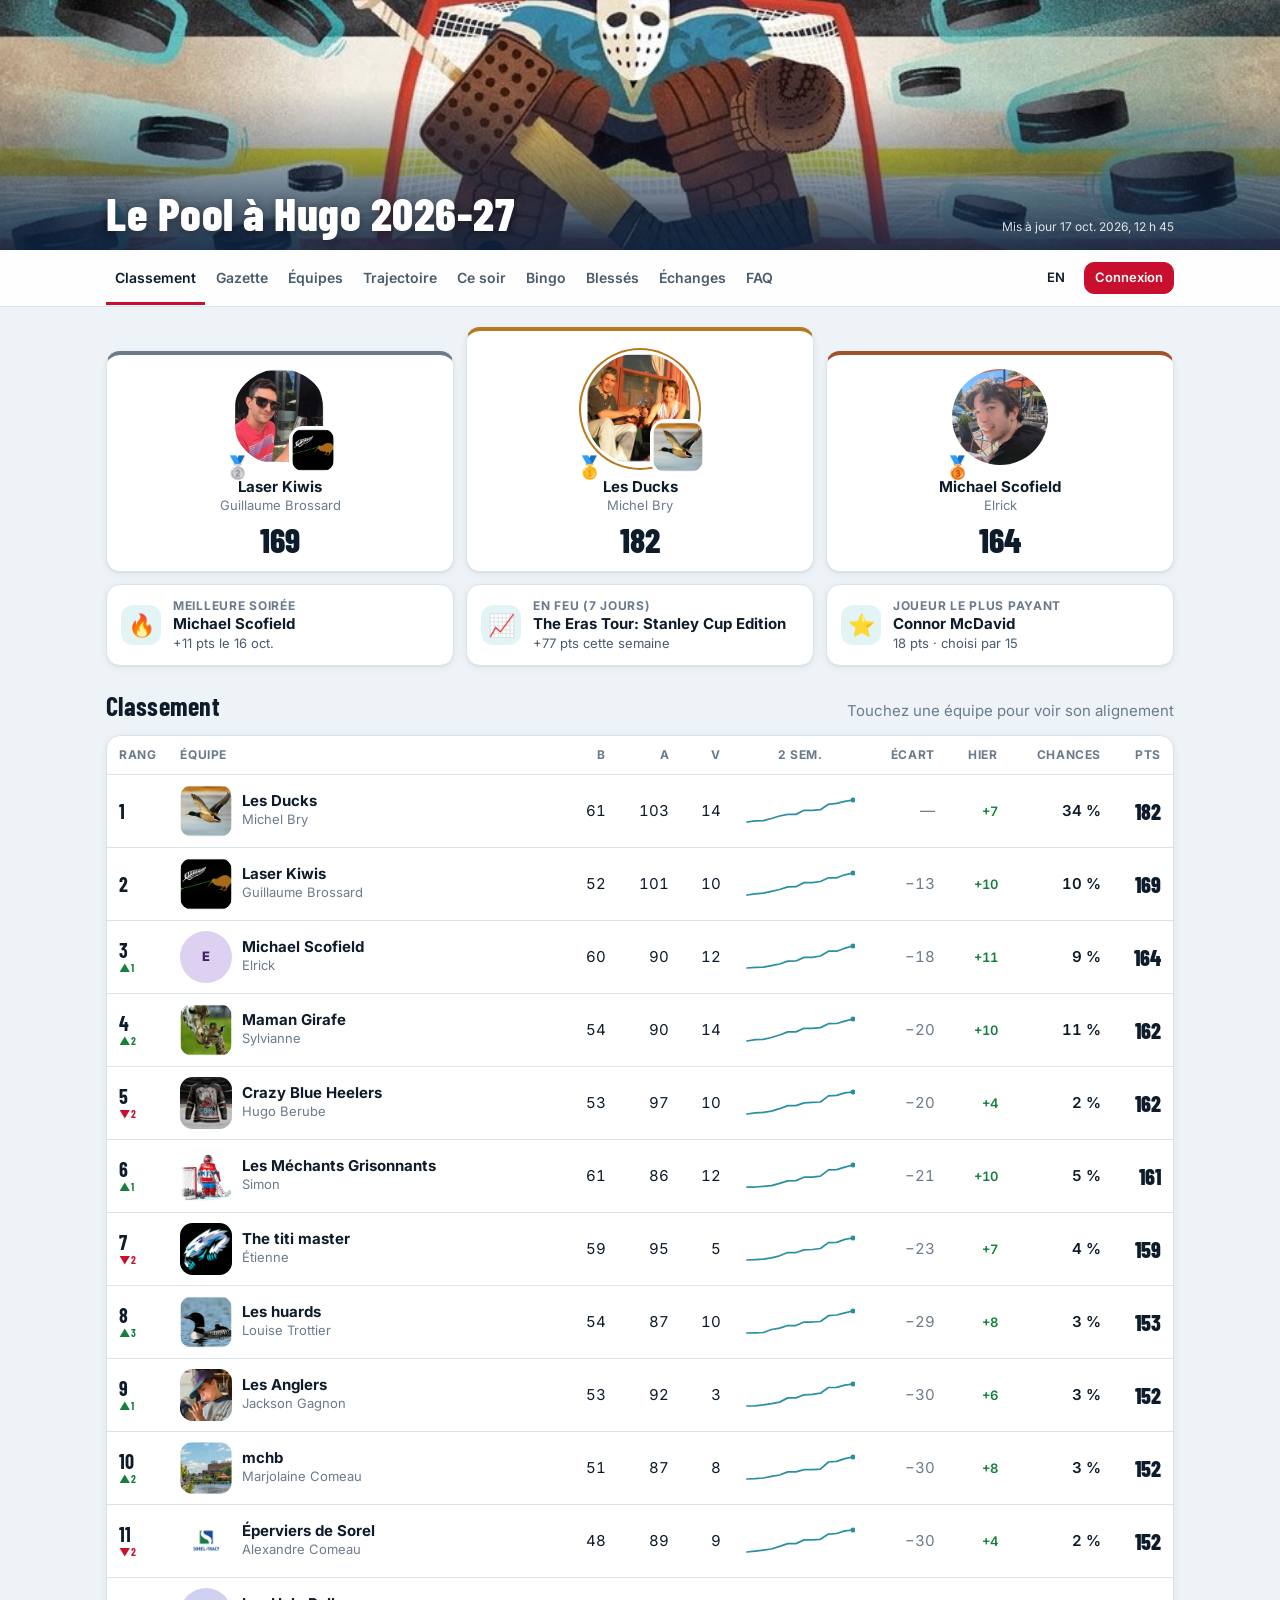
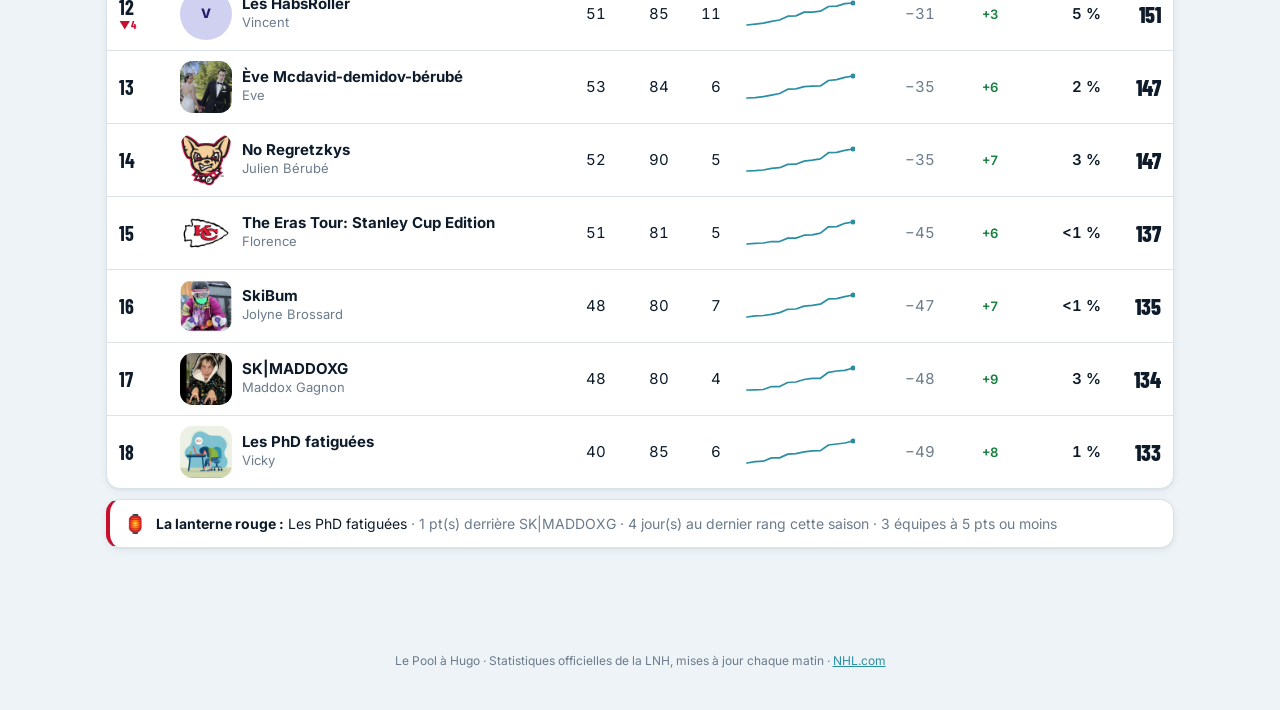
==== index.html @ ee2bba5a "Gazette: three sub-tabs, lighter sections - Sub-tabs Hier (last night's goals, steals and busts, wat" ====
<!DOCTYPE html>
<html lang="fr">
<head>
  <meta charset="UTF-8">
  <meta name="viewport" content="width=device-width, initial-scale=1, viewport-fit=cover">
  <title>Le Pool à Hugo</title>
  <meta name="description" content="Le pool de hockey de la famille — classement, équipes et échanges.">
  <link rel="icon" href="data:image/svg+xml,<svg xmlns='http://www.w3.org/2000/svg' viewBox='0 0 100 100'><text y='.9em' font-size='90'>🏒</text></svg>">
  <link rel="preconnect" href="https://fonts.googleapis.com">
  <link rel="preconnect" href="https://fonts.gstatic.com" crossorigin>
  <link href="https://fonts.googleapis.com/css2?family=Barlow+Condensed:wght@600;700;800&family=Inter:wght@400;500;600;700&display=swap" rel="stylesheet">
  <link rel="stylesheet" href="css/style.css">
</head>
<body>
  <header class="hero">
    <div class="hero-inner">
      <h1 id="pool-name">Le Pool à Hugo</h1>
      <div class="updated"><span data-i18n="updated"></span> <span id="last-updated">—</span></div>
    </div>
  </header>

  <nav class="topbar">
    <div class="topbar-inner">
      <span class="mobile-updated muted"><span data-i18n="updated"></span> <span id="last-updated-m">—</span></span>
      <div class="tabs" role="tablist">
        <button class="tab" role="tab" data-tab="standings"><span class="ico">🏆</span><span data-i18n="standings"></span></button>
        <button class="tab" role="tab" data-tab="gazette"><span class="ico">📰</span><span data-i18n="gazette"></span></button>
        <button class="tab" role="tab" data-tab="teams"><span class="ico">🧊</span><span data-i18n="teams"></span></button>
        <button class="tab" role="tab" data-tab="chart"><span class="ico">📈</span><span data-i18n="trajectory"></span></button>
        <button class="tab" role="tab" data-tab="tonight"><span class="ico">🏒</span><span data-i18n="tonight"></span></button>
        <button class="tab" role="tab" data-tab="bingo"><span class="ico">🎱</span><span data-i18n="bingo"></span></button>
        <button class="tab" role="tab" data-tab="injuries"><span class="ico">🚑</span><span data-i18n="injuries"></span></button>
        <button class="tab" role="tab" data-tab="trades"><span class="ico">🔄</span><span data-i18n="trades"></span></button>
        <button class="tab" role="tab" data-tab="faq"><span class="ico">❓</span><span data-i18n="faq"></span></button>
      </div>
      <div class="actions">
        <span id="live-pill" class="live-pill hidden" data-i18n="live"></span>
        <button id="btn-lang" class="btn btn-sm btn-ghost" aria-label="Language">EN</button>
        <div id="auth-controls" class="actions"></div>
      </div>
    </div>
  </nav>

  <main>
    <section class="panel" id="panel-standings">
      <div id="recap"></div>
      <div id="podium" class="podium"></div>
      <div id="awards" class="awards"></div>
      <div class="section-head"><h2 data-i18n="standings"></h2><span class="muted" data-i18n="clickTeam"></span></div>
      <div class="card table-wrap"><table id="standings-table"></table></div>
      <div id="bottom-race"></div>
    </section>

    <section class="panel" id="panel-gazette">
      <div class="subtabs" role="tablist">
        <button class="chip" role="tab" data-sub="hier" data-i18n="subHier"></button>
        <button class="chip" role="tab" data-sub="courses" data-i18n="subCourses"></button>
        <button class="chip" role="tab" data-sub="palmares" data-i18n="subPalmares"></button>
      </div>
      <div class="subpanel" data-sub="hier">
        <div class="section-head"><h2 data-i18n="poolGoals"></h2><span class="muted" id="hl-day"></span></div>
        <div id="highlights" class="hl-strip"></div>
        <div class="section-head"><h2 data-i18n="bustsSteals"></h2></div>
        <div id="badges" class="awards"></div>
        <div class="section-head"><h2 data-i18n="milestones"></h2></div>
        <div id="milestones" class="card card-pad"></div>
      </div>
      <div class="subpanel" data-sub="courses">
        <div class="section-head"><h2 data-i18n="duels"></h2><span class="muted" id="duel-week"></span></div>
        <div id="duels" class="grid duels"></div>
        <div id="newyear-cup"></div>
      </div>
      <div class="subpanel" data-sub="palmares">
        <div class="section-head"><h2 data-i18n="trophyCase"></h2></div>
        <div id="trophies"></div>
        <div class="section-head"><h2 data-i18n="records"></h2></div>
        <div id="records" class="card card-pad"></div>
        <div id="palmares"></div>
      </div>
    </section>

    <section class="panel" id="panel-teams">
      <div id="my-team"></div>
      <div class="section-head"><h2 data-i18n="teams"></h2></div>
      <div id="teams-grid" class="grid teams"></div>
    </section>

    <section class="panel" id="panel-chart">
      <div class="section-head"><h2 data-i18n="trajectory"></h2><span class="muted" data-i18n="chartHint"></span></div>
      <div class="card chart-card" id="traj-chart"></div>
      <div id="chart-picker" class="picker"></div>
    </section>

    <section class="panel" id="panel-tonight">
      <div class="section-head"><h2 id="tonight-title" data-i18n="tonight"></h2>
        <span class="head-right"><span class="muted" id="tonight-updated"></span><button class="btn btn-sm" id="horn-toggle" hidden></button></span></div>
      <div id="tonight-rank"></div>
      <div id="games" class="grid games"></div>
    </section>

    <section class="panel" id="panel-bingo">
      <div id="bingo-root"></div>
    </section>

    <section class="panel" id="panel-injuries">
      <div id="injuries-root"></div>
    </section>

    <section class="panel" id="panel-trades">
      <div id="trade-builder"></div>
      <div class="section-head"><h2 data-i18n="rules"></h2><span id="window-status"></span></div>
      <div class="card card-pad"><ul class="rules" id="rules"></ul></div>
      <div class="section-head"><h2 data-i18n="tradeHistory"></h2></div>
      <div class="card card-pad" id="trade-history"></div>
    </section>
    <section class="panel" id="panel-faq">
      <div class="section-head"><h2 data-i18n="faqTitle"></h2></div>
      <div id="faq-root"></div>
    </section>
  </main>

  <footer><span data-i18n="footer"></span> · <a href="https://www.nhl.com" rel="noopener">NHL.com</a></footer>

  <dialog id="team-modal"></dialog>
  <dialog id="image-modal"></dialog>
  <dialog id="login-modal">
    <form class="login-form" id="login-form" method="dialog">
      <h2 data-i18n="login"></h2>
      <label class="field"><span data-i18n="who"></span>
        <select class="input" id="login-user" required></select>
      </label>
      <label class="field"><span data-i18n="pin"></span>
        <input class="input" id="login-pin" type="password" inputmode="numeric" autocomplete="current-password" required>
      </label>
      <p class="muted" style="margin:0;font-size:13px" data-i18n="pinHint"></p>
      <p class="error-text" id="login-error"></p>
      <div class="actions" style="justify-content:flex-end">
        <button type="button" class="btn" id="login-cancel" data-i18n="cancel"></button>
        <button type="submit" class="btn btn-primary" id="login-submit" data-i18n="signIn"></button>
      </div>
    </form>
  </dialog>

  <script type="module" src="js/app.js"></script>
</body>
</html>
---- css/style.css ----
/* Le Pool à Hugo — ice rink palette taken from the banner (navy, goal-net red, ice teal) */
:root {
  color-scheme: light;
  --bg: #eef3f7;
  --surface: #ffffff;
  --surface-2: #f4f7fa;
  --border: #dbe3ea;
  --text: #0d1b2a;
  --text-2: #4a5b6c;
  --text-3: #6b7b8c;
  --navy: #0d2240;
  --red: #c8102e;
  --red-soft: #fde8eb;
  --ice: #2a8fa3;
  --ice-soft: #e3f4f7;
  --gold: #b7791f;
  --gold-soft: #fdf3e1;
  --silver: #6b7b8c;
  --bronze: #a0522d;
  --up: #15803d;
  --down: #c8102e;
  --series-1: #2a78d6;
  --series-2: #eb6834;
  --series-3: #1baf7a;
  --context: #c5ced8;
  --shadow: 0 1px 2px rgba(13, 34, 64, .06), 0 2px 8px rgba(13, 34, 64, .06);
  --shadow-lg: 0 12px 40px rgba(13, 34, 64, .22);
  --radius: 14px;
  --ff: "Inter", system-ui, -apple-system, "Segoe UI", sans-serif;
  --ff-display: "Barlow Condensed", "Inter", system-ui, sans-serif;
}
@media (prefers-color-scheme: dark) {
  :root:not([data-theme="light"]) {
    color-scheme: dark;
    --bg: #0a1420;
    --surface: #111e2d;
    --surface-2: #162638;
    --border: #23364b;
    --text: #e8eef4;
    --text-2: #a9b8c7;
    --text-3: #8496a8;
    --red-soft: #3a1219;
    --ice-soft: #0f2e36;
    --gold-soft: #33260f;
    --up: #4ade80;
    --down: #f87171;
    --series-1: #3987e5;
    --series-2: #d95926;
    --series-3: #199e70;
    --context: #2c3e52;
    --shadow: 0 1px 2px rgba(0, 0, 0, .3);
  }
}
:root[data-theme="dark"] {
  color-scheme: dark;
  --bg: #0a1420; --surface: #111e2d; --surface-2: #162638; --border: #23364b;
  --text: #e8eef4; --text-2: #a9b8c7; --text-3: #8496a8;
  --red-soft: #3a1219; --ice-soft: #0f2e36; --gold-soft: #33260f;
  --up: #4ade80; --down: #f87171;
  --series-1: #3987e5; --series-2: #d95926; --series-3: #199e70; --context: #2c3e52;
  --shadow: 0 1px 2px rgba(0, 0, 0, .3);
}

*, *::before, *::after { box-sizing: border-box; }
html { -webkit-text-size-adjust: 100%; }
body {
  margin: 0;
  background: var(--bg);
  color: var(--text);
  font: 15px/1.5 var(--ff);
  -webkit-font-smoothing: antialiased;
}
button, input, select, textarea { font: inherit; color: inherit; }
button { cursor: pointer; }
a { color: var(--ice); }
img { display: block; }
.num { font-variant-numeric: tabular-nums; }
.muted { color: var(--text-3); }
.hidden { display: none !important; }

/* ---------- Hero banner ---------- */
.hero {
  position: relative;
  height: clamp(150px, 26vw, 250px);
  background: var(--navy) url("../img/banner.jpg") center / cover no-repeat;
  overflow: hidden;
}
.hero::after {
  content: "";
  position: absolute; inset: 0;
  background: linear-gradient(180deg, rgba(13, 34, 64, 0) 35%, rgba(13, 34, 64, .88) 100%);
}
.hero-inner {
  position: absolute; inset: auto 0 0 0; z-index: 1;
  max-width: 1100px; margin: 0 auto; padding: 0 16px 14px;
  display: flex; align-items: flex-end; justify-content: space-between; gap: 12px;
  color: #fff;
}
.hero h1 {
  margin: 0;
  font: 800 clamp(28px, 5vw, 46px)/1 var(--ff-display);
  letter-spacing: .5px;
  text-shadow: 0 2px 12px rgba(0, 0, 0, .45);
}
.hero .updated { font-size: 12px; opacity: .85; white-space: nowrap; }

/* ---------- Top bar ---------- */
.topbar {
  position: sticky; top: 0; z-index: 40;
  background: color-mix(in srgb, var(--surface) 92%, transparent);
  backdrop-filter: saturate(1.4) blur(10px);
  -webkit-backdrop-filter: saturate(1.4) blur(10px);
  border-bottom: 1px solid var(--border);
}
.topbar-inner {
  max-width: 1100px; margin: 0 auto; padding: 0 16px;
  display: flex; align-items: center; gap: 12px; min-height: 56px;
}
.tabs {
  display: flex; gap: 2px; flex: 1; min-width: 0;
  overflow-x: auto; scrollbar-width: none;
}
.tabs::-webkit-scrollbar { display: none; }
.tab {
  border: 0; background: none; padding: 16px 12px 14px;
  font-weight: 600; font-size: 14px; color: var(--text-2);
  border-bottom: 3px solid transparent; white-space: nowrap;
}
.tab:hover { color: var(--text); }
.tab[aria-selected="true"] { color: var(--text); border-bottom-color: var(--red); }
.tab .ico { margin-right: 6px; }
.actions { display: flex; align-items: center; gap: 8px; flex-shrink: 0; }
/* Computers, crowded bar (js fitTopbar): first drop icons and the name chip, then wrap the tabs */
.topbar.compact .tab .ico, .topbar.compact .user-chip { display: none; }
.topbar.compact .tab { padding-left: 9px; padding-right: 9px; }
.topbar.wrap .topbar-inner { flex-wrap: wrap; gap: 0 12px; padding-top: 6px; }
.topbar.wrap .actions { order: 1; margin-left: auto; }
.topbar.wrap .tabs { order: 2; flex-basis: 100%; flex-wrap: wrap; overflow: visible; }
.live-pill {
  display: inline-flex; align-items: center; gap: 6px;
  font-size: 12px; font-weight: 700; color: var(--red);
  background: var(--red-soft); border-radius: 999px; padding: 3px 9px;
}
.live-pill::before {
  content: ""; width: 7px; height: 7px; border-radius: 50%; background: var(--red);
  animation: pulse 1.6s infinite;
}
@keyframes pulse { 50% { opacity: .25; } }

/* ---------- Buttons & inputs ---------- */
.btn {
  display: inline-flex; align-items: center; justify-content: center; gap: 6px;
  border: 1px solid var(--border); background: var(--surface); color: var(--text);
  border-radius: 10px; padding: 7px 14px; font-weight: 600; font-size: 14px;
  min-height: 38px; text-decoration: none;
}
.btn:hover { border-color: var(--text-3); }
.btn-primary { background: var(--red); border-color: var(--red); color: #fff; }
.btn-primary:hover { filter: brightness(1.08); border-color: var(--red); }
.btn-primary:disabled { opacity: .45; cursor: not-allowed; filter: none; }
.btn-sm { min-height: 32px; padding: 4px 10px; font-size: 13px; }
.btn-ghost { border-color: transparent; background: transparent; }
.input, select.input, textarea.input {
  width: 100%; border: 1px solid var(--border); background: var(--surface);
  border-radius: 10px; padding: 9px 12px; min-height: 42px;
}
.input:focus, .btn:focus-visible, .tab:focus-visible, .row-btn:focus-visible {
  outline: 2px solid var(--ice); outline-offset: 2px;
}
label.field { display: grid; gap: 6px; font-weight: 600; font-size: 14px; }
.user-chip { font-size: 13px; font-weight: 600; color: var(--text-2); }

/* ---------- Layout ---------- */
main { max-width: 1100px; margin: 0 auto; padding: 20px 16px 80px; }
.panel { display: none; }
.panel.active { display: block; animation: rise .2s ease; }
@keyframes rise { from { opacity: 0; transform: translateY(6px); } }
.section-head { display: flex; align-items: baseline; justify-content: space-between; gap: 12px; margin: 26px 0 12px; flex-wrap: wrap; }
.section-head:first-child { margin-top: 0; }
h2 { margin: 0; font: 700 26px/1.1 var(--ff-display); letter-spacing: .3px; }
h3 { margin: 0 0 8px; font-size: 16px; }
.card {
  background: var(--surface); border: 1px solid var(--border);
  border-radius: var(--radius); box-shadow: var(--shadow);
}
.card-pad { padding: 16px; }
.grid { display: grid; gap: 12px; }
.empty { padding: 28px 16px; text-align: center; color: var(--text-3); }

/* ---------- Morning recap ("La une") ---------- */
.recap { padding: 14px 18px 16px; margin-bottom: 16px; border-left: 4px solid var(--red); }
.recap-head {
  display: grid; grid-template-columns: 1fr auto; column-gap: 12px; width: 100%;
  border: 0; background: none; padding: 0; text-align: left; color: inherit; cursor: pointer;
}
.recap-kicker { grid-column: 1; font-size: 12px; font-weight: 700; text-transform: uppercase; letter-spacing: .06em; color: var(--text-3); }
.recap-title { grid-column: 1; margin-top: 4px; font: 700 24px/1.15 var(--ff-display); letter-spacing: .3px; overflow-wrap: anywhere; }
.recap-toggle {
  grid-column: 2; grid-row: 1 / span 2; align-self: center; width: 32px; height: 32px; border-radius: 50%;
  display: grid; place-items: center; color: var(--text-3); background: var(--surface-2);
}
.recap-toggle::before { content: ""; width: 8px; height: 8px; border: solid currentColor; border-width: 0 2px 2px 0; transform: translateY(2px) rotate(-135deg); }
.recap.collapsed .recap-toggle::before { transform: translateY(-2px) rotate(45deg); }
.recap-head:hover .recap-toggle { color: var(--text); }
.recap-head:focus-visible { outline: 2px solid var(--ice); outline-offset: 4px; border-radius: 6px; }
.recap-body { margin-top: 10px; }
.recap.has-img .recap-body { display: grid; grid-template-columns: 1fr 230px; gap: 18px; align-items: start; }
.recap.collapsed { padding-bottom: 14px; }
.recap.collapsed .recap-body { display: none; }
.recap.collapsed .recap-title { font-size: 19px; }
.recap-list { margin: 0; padding-left: 18px; color: var(--text-2); line-height: 1.45; }
.recap-list li + li { margin-top: 4px; }
.recap-img img { display: block; width: 100%; height: auto; border-radius: 10px; }
@media (max-width: 560px) {
  .recap { padding: 12px 14px 14px; }
  .recap-title { font-size: 21px; }
  .recap.has-img .recap-body { grid-template-columns: 1fr; gap: 12px; }
  .recap-img { justify-self: center; width: min(100%, 360px); }
}

/* ---------- Podium ---------- */
.podium { display: grid; grid-template-columns: repeat(3, 1fr); gap: 12px; align-items: end; }
.podium .step { padding: 14px; text-align: center; position: relative; cursor: pointer; }
.podium .step:hover { border-color: var(--text-3); }
.podium .medal { font-size: 26px; line-height: 1; }
.podium .team { font-weight: 700; margin-top: 6px; line-height: 1.2; overflow-wrap: anywhere; }
.podium .who { font-size: 13px; color: var(--text-3); }
.podium .pts { font: 800 34px/1 var(--ff-display); margin-top: 8px; }
.podium .first { padding-top: 22px; border-top: 4px solid var(--gold); }
.podium .second { border-top: 4px solid var(--silver); }
.podium .third { border-top: 4px solid var(--bronze); }
@media (max-width: 560px) {
  .podium { grid-template-columns: 1fr; }
  .podium .step { display: grid; grid-template-columns: auto 1fr auto; gap: 12px; align-items: center; text-align: left; padding: 12px 14px; }
  .podium .team { margin: 0; }
  .podium .pts { margin: 0; font-size: 28px; }
  .podium .first { order: -1; }
}

/* ---------- Awards ---------- */
.awards { display: grid; grid-template-columns: repeat(auto-fit, minmax(220px, 1fr)); gap: 12px; margin-top: 12px; }
.award { padding: 12px 14px; display: flex; gap: 12px; align-items: center; }
.award .icon { font-size: 22px; width: 40px; height: 40px; border-radius: 12px; display: grid; place-items: center; background: var(--ice-soft); flex-shrink: 0; }
.award .label { font-size: 12px; font-weight: 700; text-transform: uppercase; letter-spacing: .06em; color: var(--text-3); }
.award .value { font-weight: 700; line-height: 1.25; }
.award .sub { font-size: 13px; color: var(--text-2); }

/* ---------- Standings table ---------- */
.table-wrap { overflow-x: auto; }
table { width: 100%; border-collapse: collapse; }
th, td { padding: 10px 12px; text-align: right; white-space: nowrap; }
th { font-size: 12px; font-weight: 700; color: var(--text-3); text-transform: uppercase; letter-spacing: .05em; border-bottom: 1px solid var(--border); }
th.l, td.l { text-align: left; }
tbody tr { border-bottom: 1px solid var(--border); }
tbody tr:last-child { border-bottom: 0; }
tbody tr.clickable { cursor: pointer; }
tbody tr.clickable:hover { background: var(--surface-2); }
tbody tr.me { background: var(--ice-soft); }
.rank { font: 700 20px/1 var(--ff-display); width: 44px; }
.move { font-size: 11px; font-weight: 700; display: block; margin-top: 2px; }
.move.up { color: var(--up); }
.move.down { color: var(--down); }
.team-cell { white-space: normal; min-width: 160px; }
.team-cell .name { font-weight: 700; line-height: 1.25; }
.team-cell .who { font-size: 13px; color: var(--text-3); }
.pts-cell { font: 800 22px/1 var(--ff-display); }
.delta { font-size: 13px; font-weight: 600; color: var(--up); }
.delta.zero { color: var(--text-3); }
@media (max-width: 640px) {
  th.opt, td.opt { display: none; }
  th, td { padding: 9px 8px; }
}

/* ---------- Team cards ---------- */
.teams { grid-template-columns: repeat(auto-fill, minmax(260px, 1fr)); }
.team-card { padding: 14px; cursor: pointer; text-align: left; width: 100%; border: 1px solid var(--border); }
.team-card:hover { border-color: var(--text-3); }
.team-card .top { display: flex; justify-content: space-between; gap: 10px; align-items: flex-start; }
.team-card .rk { font: 700 15px/1 var(--ff-display); color: var(--text-3); }
.team-card .pts { font: 800 28px/1 var(--ff-display); }
.team-card .stars { display: flex; gap: 6px; margin-top: 12px; }
.mug { width: 40px; height: 40px; border-radius: 50%; background: var(--surface-2); object-fit: cover; flex-shrink: 0; }
.mug-sm { width: 32px; height: 32px; }
.logo { width: 22px; height: 22px; flex-shrink: 0; }

/* ---------- Modal ---------- */
dialog {
  border: 0; padding: 0; border-radius: 18px; background: var(--surface); color: var(--text);
  width: min(760px, calc(100vw - 24px)); max-height: calc(100vh - 32px); box-shadow: var(--shadow-lg);
}
dialog::backdrop { background: rgba(5, 12, 22, .55); backdrop-filter: blur(2px); }
.modal-head { position: sticky; top: 0; z-index: 1; background: var(--surface); padding: 16px 18px 12px; border-bottom: 1px solid var(--border); display: flex; justify-content: space-between; gap: 12px; align-items: flex-start; }
.modal-head .big { font: 800 30px/1 var(--ff-display); }
.modal-body { padding: 8px 18px 18px; }
.modal-body h3 { margin: 16px 0 6px; font-size: 13px; text-transform: uppercase; letter-spacing: .06em; color: var(--text-3); }
.player { display: flex; align-items: center; gap: 10px; min-width: 0; }
.player .pname { font-weight: 600; overflow: hidden; text-overflow: ellipsis; }
.player .pmeta { font-size: 12px; color: var(--text-3); }
.roster td { padding: 7px 8px; }
.roster .rd { color: var(--text-3); font-size: 12px; width: 30px; }
.roster .pp { font-weight: 800; font-size: 16px; }
.login-form { padding: 18px; display: grid; gap: 14px; }
.error-text { color: var(--down); font-size: 14px; min-height: 1.2em; margin: 0; }

/* ---------- Chart ---------- */
.chart-card { padding: 14px 8px 8px 4px; position: relative; }
.chart-svg { width: 100%; height: auto; display: block; overflow: visible; }
.chart-svg .grid line { stroke: var(--border); stroke-width: 1; }
.chart-svg .axis text { fill: var(--text-3); font-size: 11px; }
.chart-svg .ctx { fill: none; stroke: var(--context); stroke-width: 1.5; }
.chart-svg .hl { fill: none; stroke-width: 2.5; stroke-linejoin: round; stroke-linecap: round; }
.chart-svg .end-label { font-size: 12px; font-weight: 700; fill: var(--text); paint-order: stroke; stroke: var(--surface); stroke-width: 4px; }
.chart-svg .cross { stroke: var(--text-3); stroke-width: 1; stroke-dasharray: 3 3; }
.chart-svg .dot { stroke: var(--surface); stroke-width: 2; }
.tooltip {
  position: absolute; pointer-events: none; z-index: 2;
  background: var(--surface); border: 1px solid var(--border); border-radius: 10px;
  box-shadow: var(--shadow-lg); padding: 8px 10px; font-size: 13px; min-width: 160px;
}
.tooltip .tt-date { font-weight: 700; margin-bottom: 4px; }
.tooltip .tt-row { display: flex; align-items: center; gap: 8px; justify-content: space-between; }
.swatch { width: 10px; height: 10px; border-radius: 3px; display: inline-block; flex-shrink: 0; }
.picker { display: flex; flex-wrap: wrap; gap: 6px; margin-top: 12px; }
.chip {
  border: 1px solid var(--border); background: var(--surface); border-radius: 999px;
  padding: 5px 12px; font-size: 13px; font-weight: 600; display: inline-flex; align-items: center; gap: 6px; min-height: 32px;
}
.chip[aria-pressed="true"] { border-color: var(--text-2); background: var(--surface-2); }
.chip:disabled { opacity: .5; cursor: default; }

/* ---------- Tonight ---------- */
.games { grid-template-columns: repeat(auto-fill, minmax(300px, 1fr)); }
.game { padding: 12px 14px; }
.game .score-line { display: flex; align-items: center; justify-content: space-between; gap: 8px; }
.game .side { display: flex; align-items: center; gap: 8px; font-weight: 700; }
.game .sc { font: 800 26px/1 var(--ff-display); min-width: 24px; text-align: center; }
.game .state { font-size: 12px; font-weight: 700; color: var(--text-3); text-align: center; }
.game .state.live { color: var(--red); }
.game .pool-players { display: flex; flex-wrap: wrap; gap: 6px; margin-top: 10px; padding-top: 10px; border-top: 1px dashed var(--border); }
.pp-chip { font-size: 12px; border-radius: 999px; background: var(--surface-2); padding: 3px 9px; display: inline-flex; gap: 5px; align-items: center; }
.pp-chip .own { color: var(--text-3); }
.pp-chip.scored { background: var(--gold-soft); font-weight: 700; }
.tonight-rank td { padding: 8px 10px; }

/* ---------- Trades ---------- */
.rules { display: grid; gap: 8px; margin: 0; padding-left: 20px; }
.status { display: inline-flex; align-items: center; gap: 6px; font-weight: 700; font-size: 13px; border-radius: 999px; padding: 4px 10px; }
.status.open { background: var(--ice-soft); color: var(--ice); }
.status.closed { background: var(--gold-soft); color: var(--gold); }
.quota { display: flex; gap: 8px; flex-wrap: wrap; }
.quota .q { border: 1px solid var(--border); border-radius: 10px; padding: 6px 10px; font-size: 13px; }
.quota .q b { font-size: 15px; }
.quota .q.used { opacity: .55; text-decoration: line-through; }
.pick-list { display: grid; gap: 6px; }
.pick {
  display: flex; align-items: center; gap: 10px; width: 100%; text-align: left;
  border: 1px solid var(--border); background: var(--surface); border-radius: 12px; padding: 8px 10px;
}
.pick:hover:not(:disabled) { border-color: var(--text-3); }
.pick[aria-pressed="true"] { border-color: var(--red); box-shadow: 0 0 0 1px var(--red) inset; }
.pick:disabled { opacity: .45; cursor: not-allowed; }
.pick .grow { flex: 1; min-width: 0; }
.pick .pp { font: 800 20px/1 var(--ff-display); }
.steps { display: grid; gap: 16px; }
.pick-grid { grid-template-columns: repeat(auto-fill, minmax(250px, 1fr)); }
@media (prefers-reduced-motion: reduce) { .panel.active { animation: none; } }
.code-box { font-family: ui-monospace, "SFMono-Regular", Menlo, monospace; font-size: 13px; min-height: 110px; resize: vertical; }
.trade-row { display: flex; align-items: center; gap: 10px; flex-wrap: wrap; padding: 10px 0; border-bottom: 1px solid var(--border); }
.trade-row:last-child { border-bottom: 0; }
.arrow { color: var(--text-3); }
.tag { font-size: 11px; font-weight: 800; border-radius: 6px; padding: 2px 6px; background: var(--surface-2); color: var(--text-2); }

footer { text-align: center; font-size: 12px; color: var(--text-3); padding: 24px 16px 40px; }
.player .pmeta { display: flex; align-items: center; gap: 6px; }
.tag.unique { background: var(--gold-soft); color: var(--gold); }
.spark-col { width: 130px; text-align: center; }
.spark { display: inline-block; vertical-align: middle; }
.spark polyline { fill: none; stroke: var(--ice); stroke-width: 1.75; stroke-linejoin: round; stroke-linecap: round; }
.spark circle { fill: var(--ice); }
tr.me .spark polyline { stroke: var(--red); }
tr.me .spark circle { fill: var(--red); }
.team-card .stars { display: grid; grid-template-columns: repeat(3, 1fr); gap: 6px; }
.team-card .star { display: grid; justify-items: center; gap: 2px; background: var(--surface-2); border-radius: 10px; padding: 8px 4px 6px; font-size: 12px; min-width: 0; }
.team-card .star .sn { max-width: 100%; overflow: hidden; text-overflow: ellipsis; white-space: nowrap; color: var(--text-2); }
.team-card .star b { font: 800 18px/1 var(--ff-display); }
.team-card .card-foot { margin-top: 10px; font-size: 12px; }
.team-card .edge-label { margin-top: 12px; margin-bottom: 6px; font-size: 11px; font-weight: 700; text-transform: uppercase; letter-spacing: .05em; color: var(--text-3); }
.team-card .stars { margin-top: 0; }
.team-card .star .own { font-size: 11px; color: var(--text-3); }
.pp-chip.mine { box-shadow: inset 0 0 0 1.5px var(--red); }

/* ---------- Phone layout ---------- */
@media (max-width: 720px) {
  .topbar-inner { flex-wrap: wrap; gap: 0 8px; padding: 6px 12px 0; }
  .topbar-inner > .actions { order: 1; margin-left: auto; }
  .tabs { order: 2; flex-basis: 100%; margin: 0 -12px; padding: 0 4px; }
  .tab { padding: 12px 10px 10px; font-size: 13px; }
  .user-chip { display: none; }
  .hero .updated { display: none; }
  main { padding: 16px 12px 64px; }
  .awards { grid-template-columns: 1fr; }
  .section-head .muted { font-size: 13px; }
}
body { overflow-x: hidden; }
.mobile-updated { display: none; font-size: 12px; }
@media (max-width: 720px) { .mobile-updated { display: block; order: 0; align-self: center; } }

/* ---------- Team avatars ---------- */
.av { width: 36px; height: 36px; border-radius: 50%; object-fit: cover; flex-shrink: 0; background: var(--surface-2); display: inline-grid; place-items: center; }
.av-md { width: 48px; height: 48px; }
.av-row { width: 52px; height: 52px; }
@media (max-width: 720px) { .av-row { width: 44px; height: 44px; } }
.av-lg { width: 64px; height: 64px; }
.av-xl { width: 96px; height: 96px; }
.av-initials { background: hsl(var(--h) 55% 88%); color: hsl(var(--h) 55% 28%); font-weight: 800; font-size: 13px; letter-spacing: .02em; }
.av-md.av-initials { font-size: 16px; }
.av-lg.av-initials { font-size: 21px; }
.av-xl.av-initials { font-size: 38px; }
:root[data-theme="dark"] .av-initials { background: hsl(var(--h) 35% 24%); color: hsl(var(--h) 70% 82%); }
@media (prefers-color-scheme: dark) {
  :root:not([data-theme="light"]) .av-initials { background: hsl(var(--h) 35% 24%); color: hsl(var(--h) 70% 82%); }
}
.team-flex { display: flex; align-items: center; gap: 10px; min-width: 0; }
.av-wrap { position: relative; display: inline-block; margin: 0 auto; }
.av-wrap .medal { position: absolute; left: -8px; bottom: -6px; font-size: 22px; }
.podium .av-wrap .av { width: 96px; height: 96px; }
.podium .first .av-wrap .av { width: 112px; height: 112px; }
.podium .first .av-wrap .main, .podium .first .av-wrap .av-initials { box-shadow: 0 0 0 3px var(--surface), 0 0 0 5px var(--gold); }
@media (max-width: 560px) {
  .podium .av-wrap .av, .podium .first .av-wrap .av { width: 64px; height: 64px; }
  .av-wrap .medal { font-size: 18px; }
}
.my-team { display: flex; align-items: center; gap: 14px; margin-bottom: 8px; flex-wrap: wrap; }
.img-preview { display: flex; align-items: center; gap: 16px; flex-wrap: wrap; }
#image-modal { width: min(520px, calc(100vw - 24px)); }

/* ---------- Gazette ---------- */
.hl-strip { display: grid; grid-auto-flow: column; grid-auto-columns: minmax(260px, 300px); gap: 12px; overflow-x: auto; padding-bottom: 6px; scroll-snap-type: x mandatory; }
.hl { padding: 12px 14px; display: grid; gap: 8px; align-content: start; scroll-snap-align: start; }
.hl .pname { font-weight: 700; }
.hl .muted .logo { display: inline-block; vertical-align: -5px; width: 18px; height: 18px; }
.hl-foot { display: flex; align-items: center; justify-content: space-between; gap: 8px; margin-top: auto; }
.owner-stack { display: inline-flex; align-items: center; }
.owner-stack .av { margin-left: -6px; }
.owner-stack .main, .owner-stack .av-initials { box-shadow: 0 0 0 2px var(--surface); }
.owner-stack .av:first-child { margin-left: 0; }
.owner-stack .more { font-size: 12px; font-weight: 700; color: var(--text-3); margin-left: 4px; }
.av-xs { width: 24px; height: 24px; }
.av-xs.av-initials { font-size: 9px; }
.duels { grid-template-columns: repeat(auto-fill, minmax(320px, 1fr)); }
.duel { padding: 12px 14px; display: grid; grid-template-columns: minmax(0, 1fr); gap: 8px; min-width: 0; }
.duel > * { min-width: 0; }
.duel.mine { box-shadow: 0 0 0 2px var(--red); }
.duel-side { display: flex; align-items: center; gap: 10px; }
.duel-side > div:nth-child(2) { flex: 1; min-width: 0; }
.duel-name { font-weight: 700; overflow: hidden; text-overflow: ellipsis; white-space: nowrap; }
.duel-pts { font: 800 28px/1 var(--ff-display); color: var(--text-3); flex-shrink: 0; }
.duel-side.lead .duel-pts { color: var(--text); }
.duel-bar { height: 6px; border-radius: 999px; background: var(--series-2); overflow: hidden; }
.duel-bar span { display: block; height: 100%; background: var(--series-1); border-right: 2px solid var(--surface); }
.award .mug { width: 48px; height: 48px; }
.award .value .logo { display: inline-block; vertical-align: -4px; width: 20px; height: 20px; }
.ms-list { list-style: none; margin: 0; padding: 0; display: grid; gap: 10px; }
.ms-list li { display: flex; gap: 10px; align-items: baseline; }
.ms-icon { width: 22px; text-align: center; flex-shrink: 0; }
.stakes { display: flex; flex-wrap: wrap; align-items: center; gap: 6px; margin-top: 10px; font-size: 12px; }
.stake { display: inline-flex; align-items: center; gap: 3px; background: var(--surface-2); border-radius: 999px; padding: 2px 8px 2px 2px; }
.stake.mine { box-shadow: inset 0 0 0 1.5px var(--red); }
.form { font-size: 13px; }

/* Avatar with images: .main fills the box, .face is the owner's bubble */
.avs { position: relative; background: none; border-radius: 0; display: inline-block; }
.avs .main { width: 100%; height: 100%; object-fit: cover; display: block; background: #fff; }
.avs.round .main { border-radius: 50%; }
.avs.square .main { border-radius: 24%; }
.avs .badge { position: absolute; right: -12%; bottom: -12%; width: 56%; height: 56%; object-fit: cover; background: #fff; box-shadow: 0 0 0 2px var(--surface); }
.avs .badge.round { border-radius: 50%; }
.avs .badge.square { border-radius: 26%; }
.av-xl.avs .badge { width: 44%; height: 44%; right: -6%; bottom: -6%; box-shadow: 0 0 0 3px var(--surface); }
.av-xs.avs .badge { display: none; }
.seg { display: inline-flex; border: 1px solid var(--border); border-radius: 10px; overflow: hidden; justify-self: start; }
.seg label { padding: 7px 14px; font-weight: 600; font-size: 14px; cursor: pointer; display: flex; gap: 6px; align-items: center; }
.seg label:has(input:checked) { background: var(--surface-2); box-shadow: inset 0 -2px 0 var(--red); }
.seg input { accent-color: var(--red); }

/* ---------- Phone polish ---------- */
@media (max-width: 720px) {
  /* "Updated" stamp lives in the banner, under the title */
  .hero-inner { flex-direction: column; align-items: flex-start; gap: 4px; padding-bottom: 10px; }
  .hero .updated { display: block; font-size: 11px; }
  .mobile-updated { display: none !important; }
  .topbar-inner > .actions { margin-left: auto; }
  /* Tab bar: hint that it scrolls sideways */
  .tabs { position: relative; scroll-snap-type: x proximity; -webkit-mask-image: linear-gradient(90deg, #000 85%, transparent); mask-image: linear-gradient(90deg, #000 85%, transparent); }
  .tab { scroll-snap-align: start; }
  /* Standings: compact face + logo so team names have room */
  .team-cell { min-width: 0; }
  .team-cell .name { font-size: 14px; }
  /* My team card: button on its own row */
  .my-team .btn { flex-basis: 100%; }
}

/* ---------- FAQ ---------- */
.faq-section { margin: 22px 0 8px; font-size: 13px; text-transform: uppercase; letter-spacing: .06em; color: var(--text-3); }
.faq-section:first-child { margin-top: 0; }
.faq-list details { border-bottom: 1px solid var(--border); }
.faq-list details:last-child { border-bottom: 0; }
.faq-list summary { cursor: pointer; list-style: none; padding: 14px 44px 14px 16px; font-weight: 600; position: relative; }
.faq-list summary::-webkit-details-marker { display: none; }
.faq-list summary::after { content: "+"; position: absolute; right: 16px; top: 50%; transform: translateY(-50%); font-size: 22px; font-weight: 400; color: var(--text-3); }
.faq-list details[open] summary::after { content: "–"; }
.faq-list summary:hover { background: var(--surface-2); }
.faq-a { padding: 0 16px 16px; color: var(--text-2); font-size: 15px; }
.faq-a ol, .faq-a ul { margin: 0 0 10px; padding-left: 22px; display: grid; gap: 6px; }
.faq-a ul ul { margin-top: 6px; }
.faq-a p { margin: 0 0 10px; }
.faq-a b { color: var(--text); }
@media (max-width: 720px) { .tabs.at-end { -webkit-mask-image: none; mask-image: none; } }

/* ---------- Points tonight (expandable) ---------- */
.tonight-list details { border-bottom: 1px solid var(--border); }
.tonight-list details:last-child { border-bottom: 0; }
.tonight-list details.me > summary { background: var(--ice-soft); border-radius: 10px; }
.tonight-list summary { display: flex; align-items: center; gap: 10px; padding: 8px 6px; cursor: pointer; list-style: none; }
.tonight-list summary::-webkit-details-marker { display: none; }
.tonight-list summary::before { content: "▸"; color: var(--text-3); width: 10px; flex-shrink: 0; transition: transform .15s; }
.tonight-list details[open] > summary::before { transform: rotate(90deg); }
.tonight-list summary .team-flex { flex: 1; min-width: 0; }
.tonight-list .name { font-weight: 700; }
.tonight-list .who { font-size: 13px; color: var(--text-3); }
.tonight-list .tl-count { font-size: 12px; white-space: nowrap; }
.tonight-list .pts-cell { font: 800 22px/1 var(--ff-display); min-width: 44px; text-align: right; }
.tl-scorers { list-style: none; margin: 0 0 10px; padding: 0 0 0 26px; display: grid; gap: 6px; }
.tl-scorers li { display: flex; align-items: center; gap: 10px; font-size: 14px; }
.tl-scorers .grow { flex: 1; min-width: 0; display: flex; flex-direction: column; }
.tl-scorers .grow .muted { font-size: 12px; }
.tl-scorers .tl-line { color: var(--text-2); font-size: 13px; white-space: nowrap; }
@media (max-width: 560px) { .tonight-list .tl-count { display: none; } }
/* Mid-size screens: drop the tab icons so all tabs fit next to the live badge */
@media (min-width: 721px) and (max-width: 1180px) { .tab .ico { display: none; } .tab { padding-left: 10px; padding-right: 10px; } }

/* Goal alert banner (refreshes that bring new pool goals) */
#goal-toast { position: fixed; top: 12px; left: 50%; transform: translateX(-50%); z-index: 50; width: min(440px, calc(100vw - 32px)); }
.goal-toast { all: unset; box-sizing: border-box; width: 100%; display: grid; gap: 8px; cursor: pointer; padding: 12px 14px;
  background: var(--surface); color: var(--text); border-radius: var(--radius); border-left: 5px solid var(--red);
  box-shadow: var(--shadow-lg); animation: goal-in .35s cubic-bezier(.2, 1.4, .4, 1); }
.gt-row { display: flex; gap: 10px; align-items: center; min-width: 0; }
.gt-row .grow { display: grid; min-width: 0; }
.gt-row.mine b:first-child { color: var(--red); }
.gt-sub { font-size: 13px; color: var(--text-2); overflow: hidden; text-overflow: ellipsis; white-space: nowrap; }
@keyframes goal-in { from { opacity: 0; transform: translateY(-16px) scale(.96); } }
@media (prefers-reduced-motion: reduce) { .goal-toast { animation: none; } }
.head-right { display: inline-flex; gap: 10px; align-items: center; flex-wrap: wrap; }
#horn-toggle[aria-pressed="true"] { border-color: var(--red); color: var(--red); }

/* Trophy case and records (Gazette) */
.trophy-grid { display: grid; gap: 10px; grid-template-columns: repeat(auto-fill, minmax(min(100%, 250px), 1fr)); }
.trophy-card { all: unset; box-sizing: border-box; display: flex; gap: 10px; align-items: center; padding: 10px 12px; cursor: pointer;
  background: var(--surface); border: 1px solid var(--border); border-radius: var(--radius); box-shadow: var(--shadow); min-width: 0; }
.trophy-card:hover, .trophy-card:focus-visible { border-color: var(--ice); }
.trophy-card.mine { box-shadow: 0 0 0 2px var(--red); }
.trophy-card .grow { display: grid; gap: 4px; min-width: 0; flex: 1; }
.trophies { display: flex; gap: 6px; flex-wrap: wrap; }
.trophy { display: inline-flex; gap: 3px; align-items: center; font-size: 14px; padding: 1px 8px; border-radius: 999px; background: var(--gold-soft); }
.trophy b { font-size: 13px; }

/* Chances of winning */
.odds { font-weight: 600; white-space: nowrap; }
.team-extras { display: grid; gap: 8px; font-size: 13px; margin-bottom: 4px; }
/* Phones: no room for an extra column, so the odds sit under the points */
.odds-sub { display: none; font: 600 11px/1.2 var(--ff); color: var(--text-3); margin-top: 3px; white-space: nowrap; }
@media (max-width: 640px) {
  th.odds-col, td.odds-col { display: none; }
  .odds-sub { display: block; }
}

/* ---------- Bingo du soir ---------- */
.bingo-layout { display: grid; gap: 14px; grid-template-columns: minmax(0, 1fr) minmax(0, 1fr); align-items: start; }
@media (max-width: 860px) { .bingo-layout { grid-template-columns: minmax(0, 1fr); } }
.bingo-head { display: flex; gap: 10px; align-items: center; margin-bottom: 12px; }
.bingo-card { display: grid; grid-template-columns: repeat(3, minmax(0, 1fr)); gap: 8px; max-width: 440px; margin: 0 auto; }
.bsq { position: relative; aspect-ratio: 1; display: grid; place-items: center; text-align: center; padding: 8px 6px;
  border-radius: 12px; border: 1px solid var(--border); background: var(--surface-2);
  font-size: 13px; font-weight: 600; line-height: 1.2; overflow-wrap: anywhere; min-width: 0; }
.bsq .bmark { position: absolute; top: 4px; right: 6px; font-size: 13px; }
.bsq.done { background: var(--ice-soft); border-color: var(--ice); }
.bsq.dead { color: var(--text-3); text-decoration: line-through; opacity: .6; }
.bsq.dead .bmark { color: var(--down); text-decoration: none; }
.bsq.free { background: var(--gold-soft); border-color: var(--gold); font-family: var(--ff-display); font-size: 18px; }
.bsq.line { border-color: var(--gold); box-shadow: 0 0 0 2px var(--gold), 0 0 14px color-mix(in srgb, var(--gold) 45%, transparent); }
@media (max-width: 400px) { .bsq { font-size: 12px; padding: 6px 4px; border-radius: 10px; } .bingo-card { gap: 6px; } }
.bingo-winner { font-weight: 700; margin-bottom: 14px; border-left: 4px solid var(--gold); }
.bingo-race { display: grid; gap: 2px; }
.brow { all: unset; box-sizing: border-box; display: flex; gap: 10px; align-items: center; padding: 7px 8px; border-radius: 10px; cursor: pointer; min-width: 0; }
.brow:hover, .brow:focus-visible { background: var(--surface-2); }
.brow.me { background: var(--ice-soft); }
.brow.shown { box-shadow: inset 0 0 0 1.5px var(--red); }
.brow .grow { flex: 1; min-width: 0; overflow: hidden; text-overflow: ellipsis; white-space: nowrap; }
.brow .name { font-weight: 700; }
.brow .who { font-size: 13px; color: var(--text-3); }
.brank { width: 18px; text-align: right; font-size: 13px; }
.blines { font-size: 14px; white-space: nowrap; }
.bsquares { font: 800 18px/1 var(--ff-display); min-width: 36px; text-align: right; }
.bingo-link { display: flex; gap: 10px; align-items: center; padding: 12px 14px; margin-bottom: 12px; color: inherit; text-decoration: none; font-weight: 700; }
.bingo-link .grow { flex: 1; }
.bingo-link .muted { font-weight: 500; font-size: 13px; }
.bingo-ball { font-size: 26px; width: 32px; text-align: center; }
.bingo-login { margin: 0 0 12px; font-size: 13px; display: flex; gap: 10px; align-items: center; justify-content: space-between; flex-wrap: wrap; }

/* ---------- Injuries ---------- */
.inj-grid { grid-template-columns: repeat(auto-fill, minmax(min(100%, 300px), 1fr)); }
.inj { padding: 12px 14px; display: grid; gap: 10px; min-width: 0; }
.inj.mine { box-shadow: 0 0 0 2px var(--red); }
.inj .pname .logo { display: inline-block; vertical-align: -4px; width: 20px; height: 20px; }
.inj-status { font-size: 12px; font-weight: 700; padding: 3px 9px; border-radius: 999px; white-space: nowrap; align-self: flex-start;
  background: var(--red-soft); color: var(--red); }
.inj-status.dtd { background: var(--gold-soft); color: var(--gold); }
.inj-note summary { cursor: pointer; font-size: 12px; color: var(--text-3); }
.inj-note p { margin: 6px 0 0; font-size: 13px; color: var(--text-2); }
.inj-badge { font-size: 13px; cursor: help; }
.inj-badge.dtd { opacity: .55; }

/* Bingo season standings and champion */
.bingo-prize { border-left: 4px solid var(--gold); display: grid; gap: 6px; }
.bingo-prize p { margin: 0; }
.bingo-prize .bp-status { font-size: 13px; color: var(--text-2); font-weight: 600; }
.bingo-prize.final { background: var(--gold-soft); }
.crown { font-size: 13px; margin-left: 4px; cursor: help; white-space: nowrap; }

/* New Year Cup */
.ny-row { display: flex; gap: 10px; align-items: center; padding: 7px 4px; border-bottom: 1px solid var(--border); min-width: 0; }
.ny-row:last-child { border-bottom: 0; }
.ny-row.me { background: var(--ice-soft); border-radius: 8px; }
.ny-row .grow { flex: 1; min-width: 0; overflow: hidden; text-overflow: ellipsis; white-space: nowrap; }
.ny-row .name { font-weight: 700; }
.ny-row .who { font-size: 13px; color: var(--text-3); }
#newyear-cup .section-head, #palmares .section-head { margin-top: 26px; }

/* Rink view (team window) */
.view-toggle { display: flex; gap: 6px; margin: 4px 0 6px; }
.view-toggle .btn[aria-pressed="true"] { border-color: var(--red); color: var(--red); }
.rink-wrap { margin-top: 8px; }
.rink { width: 100%; height: auto; display: block; max-height: 78vh; }
.rk-ice { fill: var(--surface-2); }
.rk-boards { fill: none; stroke: var(--text-3); stroke-width: 3; }
.rk-red { stroke: var(--red); stroke-width: 4; opacity: .7; }
.rk-blue { stroke: var(--series-1); stroke-width: 5; opacity: .6; }
.rk-goal { stroke: var(--red); stroke-width: 1.5; opacity: .5; }
.rk-circle { fill: none; stroke: var(--red); stroke-width: 1.5; opacity: .35; }
.rk-crease { fill: var(--ice-soft); stroke: var(--red); stroke-width: 1.5; opacity: .8; }
.rp-ring { fill: var(--surface); stroke: var(--border); stroke-width: 3; }
.rp.hot .rp-ring { stroke: #f97316; stroke-width: 4; filter: drop-shadow(0 0 5px #f97316); }
.rp.cold .rp-ring { stroke: #38bdf8; stroke-width: 4; filter: drop-shadow(0 0 4px #38bdf8); }
.rp.inj { opacity: .5; }
.rp-badge { fill: var(--navy); stroke: var(--surface); stroke-width: 1.5; }
.rp-pts { fill: #fff; font: 700 10px var(--ff); text-anchor: middle; }
.rp-inj { font-size: 11px; text-anchor: middle; }
.rp-name { fill: var(--text); font: 600 11px var(--ff); text-anchor: middle; paint-order: stroke; stroke: var(--surface-2); stroke-width: 3px; }
.rink-legend { font-size: 12px; margin: 8px 0 0; }

/* Gazette sub-tabs */
.subtabs { display: flex; gap: 8px; flex-wrap: wrap; margin-bottom: 4px; }
.subtabs .chip[aria-selected="true"] { border-color: var(--red); color: var(--red); background: var(--red-soft); }
.subpanel { display: none; }
.subpanel.active { display: block; }
.subpanel > .section-head:first-child { margin-top: 18px; }
.hl-more { display: grid; place-items: center; font-weight: 700; cursor: pointer; color: var(--text-2); border: 1px dashed var(--border); }
.see-all { margin-top: 10px; }
.teaser { display: flex; gap: 10px; align-items: center; padding: 12px 14px; margin-top: 18px; font-size: 14px; }
.lanterne-line { display: flex; gap: 10px; align-items: center; padding: 10px 14px; margin-top: 10px; font-size: 14px; border-left: 4px solid var(--red); }
.lanterne-line .grow { flex: 1; min-width: 0; }
.lt-icon { font-size: 18px; }
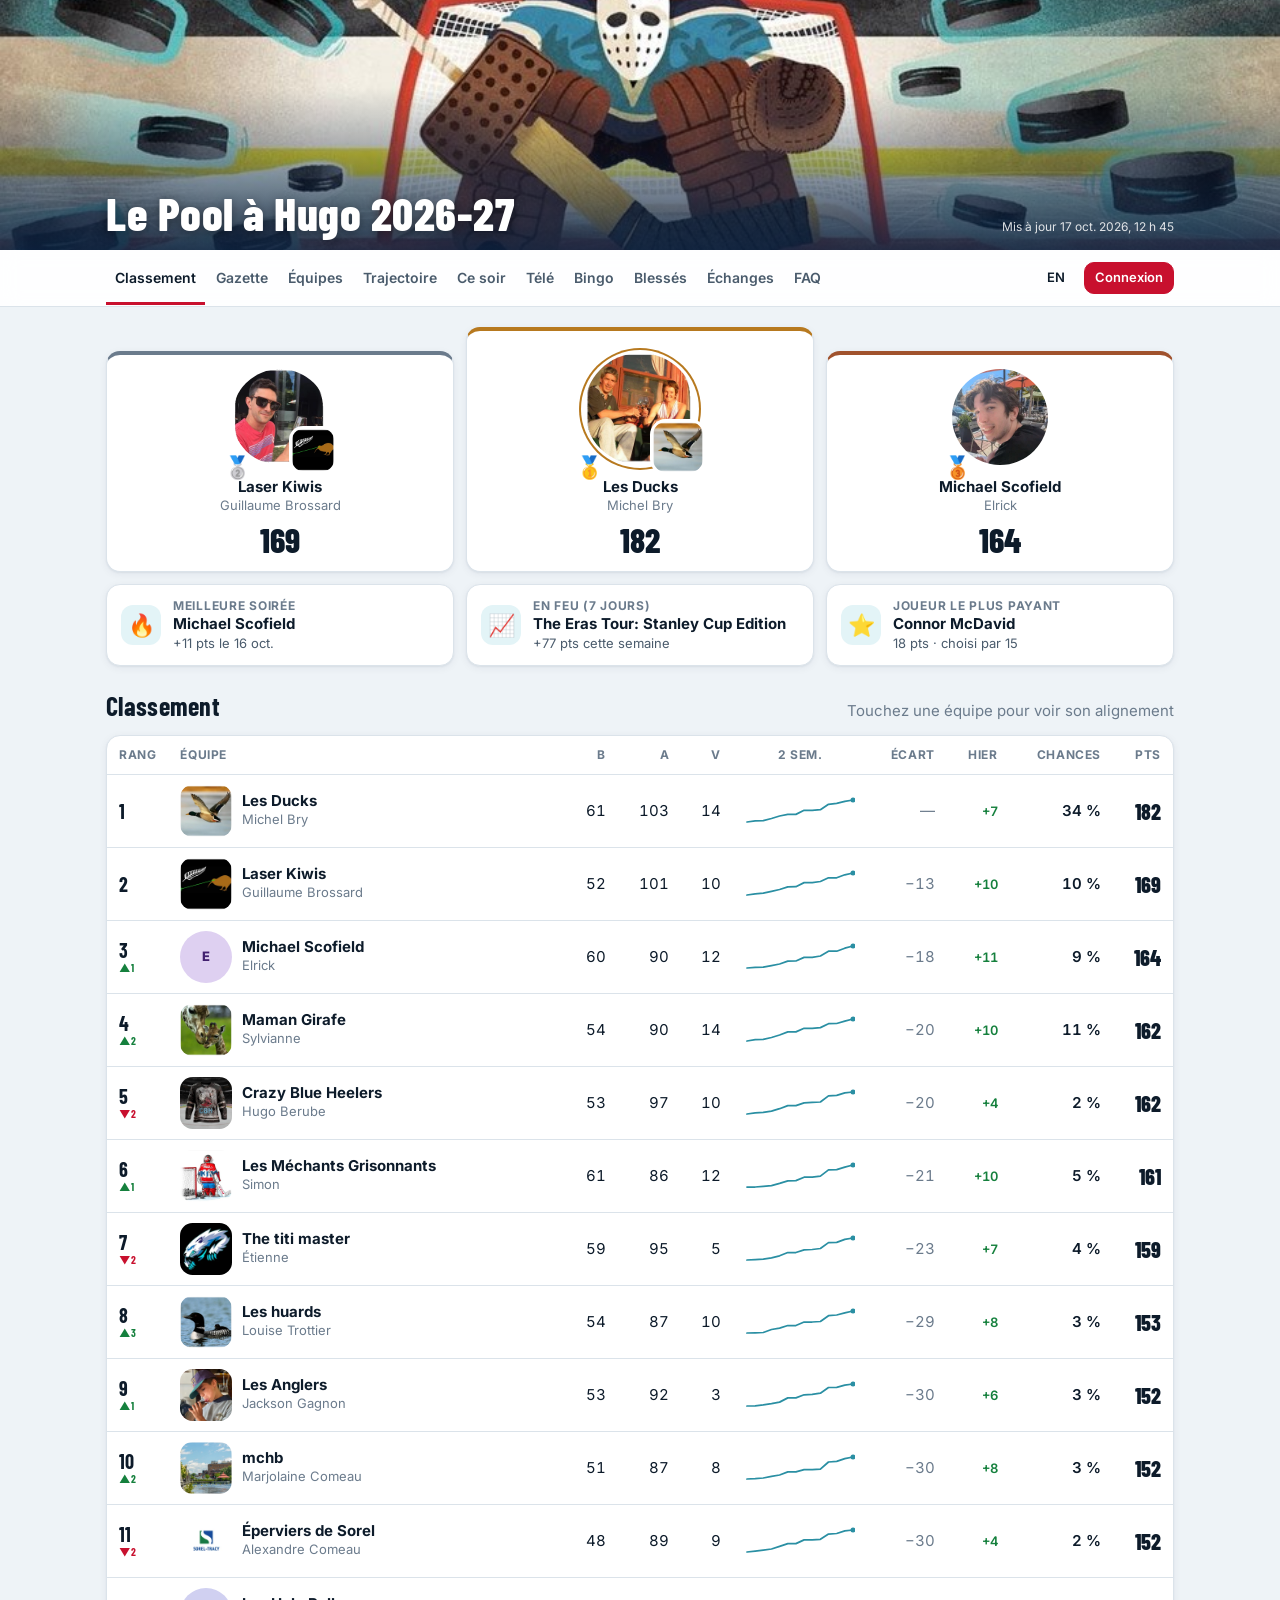
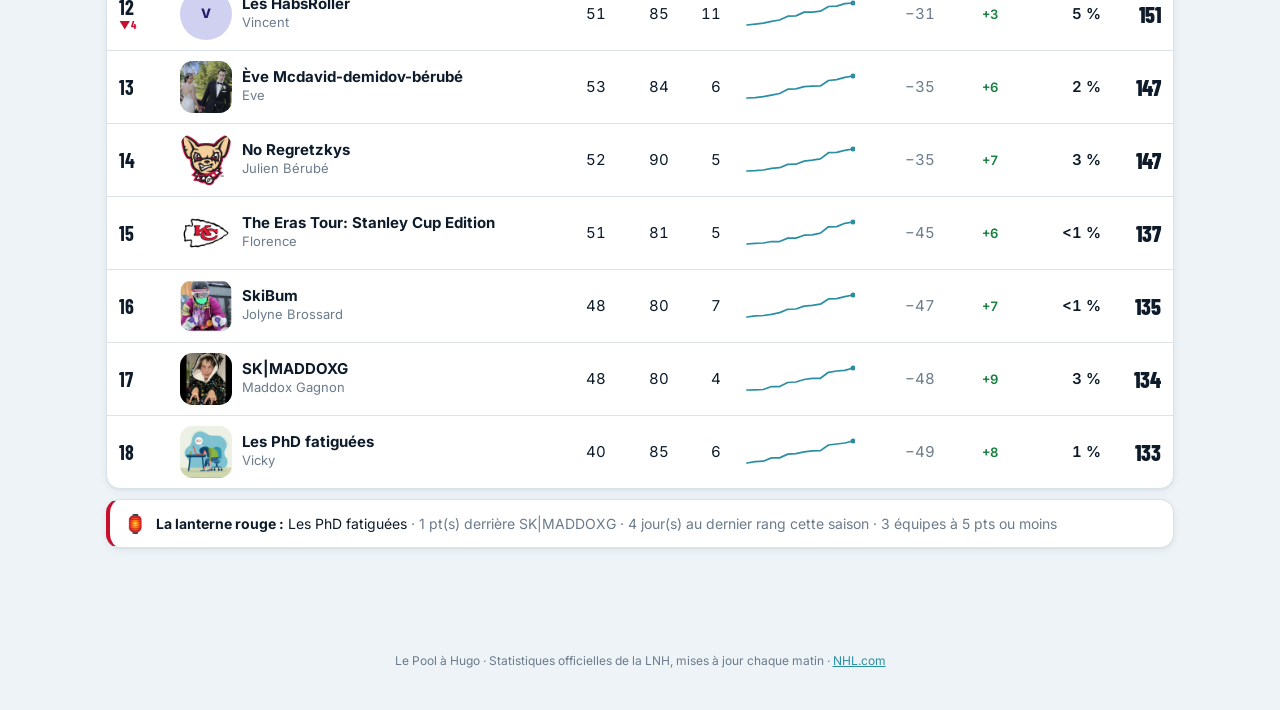
==== commit 3c7a149f: "Arena: its own Tele tab (Classement stays the default) The TV mode moves from a button in Ce soir to" ====
--- a/index.html
+++ b/index.html
@@ -28,6 +28,7 @@
         <button class="tab" role="tab" data-tab="teams"><span class="ico">🧊</span><span data-i18n="teams"></span></button>
         <button class="tab" role="tab" data-tab="chart"><span class="ico">📈</span><span data-i18n="trajectory"></span></button>
         <button class="tab" role="tab" data-tab="tonight"><span class="ico">🏒</span><span data-i18n="tonight"></span></button>
+        <button class="tab" role="tab" data-tab="tv"><span class="ico">📺</span><span data-i18n="tv"></span></button>
         <button class="tab" role="tab" data-tab="bingo"><span class="ico">🎱</span><span data-i18n="bingo"></span></button>
         <button class="tab" role="tab" data-tab="injuries"><span class="ico">🚑</span><span data-i18n="injuries"></span></button>
         <button class="tab" role="tab" data-tab="trades"><span class="ico">🔄</span><span data-i18n="trades"></span></button>
@@ -44,6 +45,7 @@
   <main>
     <section class="panel" id="panel-standings">
       <div id="recap"></div>
+      <div id="radio"></div>
       <div id="podium" class="podium"></div>
       <div id="awards" class="awards"></div>
       <div class="section-head"><h2 data-i18n="standings"></h2><span class="muted" data-i18n="clickTeam"></span></div>
@@ -98,6 +100,10 @@
       <div id="games" class="grid games"></div>
     </section>
 
+    <section class="panel" id="panel-tv">
+      <div id="tv-root"></div>
+    </section>
+
     <section class="panel" id="panel-bingo">
       <div id="bingo-root"></div>
     </section>
--- a/css/style.css
+++ b/css/style.css
@@ -670,3 +670,95 @@
 .lanterne-line { display: flex; gap: 10px; align-items: center; padding: 10px 14px; margin-top: 10px; font-size: 14px; border-left: 4px solid var(--red); }
 .lanterne-line .grow { flex: 1; min-width: 0; }
 .lt-icon { font-size: 18px; }
+
+/* === feature: radio (js/radio.js) === */
+.radio { padding: 12px 16px; margin-bottom: 16px; border-left: 4px solid var(--ice); }
+.radio-head { display: flex; gap: 14px; align-items: center; }
+.radio-head .grow { flex: 1; min-width: 0; display: grid; gap: 6px; }
+.radio-play { width: 48px; height: 48px; border-radius: 50%; border: 0; cursor: pointer; flex-shrink: 0;
+  background: var(--red); color: #fff; font-size: 18px; display: grid; place-items: center; box-shadow: var(--shadow); }
+.radio-kicker { font-size: 12px; font-weight: 700; letter-spacing: .06em; text-transform: uppercase; color: var(--text-3); }
+.radio-bar { height: 6px; border-radius: 999px; background: var(--surface-2); overflow: hidden; cursor: pointer; }
+.radio-bar span { display: block; height: 100%; width: 0; background: var(--red); transition: width .25s linear; }
+.radio-time { font-size: 12px; }
+.radio-text summary { cursor: pointer; font-size: 13px; color: var(--text-3); margin-top: 8px; }
+.radio-text p { margin: 6px 0; font-size: 14px; line-height: 1.45; }
+/* === end feature: radio === */
+
+/* === feature: arena (js/arena.js) — a TV jumbotron, always dark === */
+body.arena-open { overflow: hidden; }
+.arena { position: fixed; inset: 0; z-index: 100; display: grid; grid-template-rows: auto 1fr auto; gap: 1.2vh;
+  padding: 1.6vh 2vw; color: #eef4fa; font-family: var(--ff);
+  background: radial-gradient(ellipse at 50% -20%, #1d3a5f 0%, #0a1420 55%, #05090f 100%); }
+.ar-head { display: flex; align-items: center; gap: 1.2vw; }
+.ar-brand { font: 800 clamp(20px, 2.6vw, 44px)/1 var(--ff-display); letter-spacing: .02em; flex: 1; }
+.ar-clock { font: 700 clamp(16px, 1.8vw, 30px)/1 var(--ff-display); opacity: .8; }
+.ar-btn { background: rgba(255,255,255,.08); color: inherit; border: 1px solid rgba(255,255,255,.18); border-radius: 10px;
+  padding: .5em .9em; font: 600 clamp(12px, 1vw, 16px) var(--ff); cursor: pointer; }
+.ar-main { display: grid; grid-template-columns: minmax(0, 1.8fr) minmax(0, 1fr); gap: 2vw; min-height: 0; }
+.ar-board { min-height: 0; display: grid; grid-template-rows: auto 1fr; }
+.ar-board h2 { margin: 0 0 .8vh; font: 800 clamp(18px, 2vw, 34px)/1 var(--ff-display); }
+.ar-board h2 small { font: 500 clamp(11px, .9vw, 15px) var(--ff); opacity: .65; margin-left: .6em; }
+.ar-list { display: grid; grid-auto-rows: 1fr; gap: .45vh; min-height: 0; }
+.ar-row { display: grid; grid-template-columns: 2.4em 2em minmax(0, 1fr) 2.6em 3em 3.4em; align-items: center; gap: .8vw;
+  padding: 0 1vw; border-radius: 10px; background: rgba(255,255,255,.05); font-size: clamp(12px, min(1.25vw, 2.4vh), 26px);
+  transition: transform .9s cubic-bezier(.2,.8,.2,1), background .4s; min-height: 0; }
+.ar-row.hot { background: rgba(200,16,46,.16); }
+.ar-rank { font: 800 1.3em/1 var(--ff-display); opacity: .75; text-align: center; }
+.ar-av { width: 1.7em; height: 1.7em; font-size: inherit; }
+.ar-av-sm { width: 1.8em; height: 1.8em; }
+.ar-team { min-width: 0; overflow: hidden; text-overflow: ellipsis; white-space: nowrap; }
+.ar-team small { opacity: .6; font-size: .75em; margin-left: .3em; }
+.ar-move { font: 700 .8em var(--ff); text-align: center; }
+.ar-move.up { color: #4ade80; } .ar-move.down { color: #f87171; }
+.ar-tonight { font: 800 1.1em var(--ff-display); color: #4ade80; text-align: right; }
+.ar-total { font: 800 1.5em/1 var(--ff-display); text-align: right; }
+.ar-panel { background: rgba(255,255,255,.06); border: 1px solid rgba(255,255,255,.1); border-radius: 18px; padding: 2vh 1.5vw;
+  display: grid; grid-template-rows: auto 1fr auto; min-height: 0; font-size: clamp(12px, 1.2vw, 22px); }
+.ar-panel h3 { margin: 0 0 1.4vh; font: 800 1.5em/1 var(--ff-display); }
+.ar-p-body { display: grid; gap: 1.2vh; align-content: start; animation: ar-fade .6s; }
+.ar-p-row { display: flex; align-items: center; gap: .7em; min-width: 0; }
+.ar-p-row > span { opacity: .6; width: 1.2em; }
+.ar-p-row b { flex: 1; min-width: 0; overflow: hidden; text-overflow: ellipsis; white-space: nowrap; }
+.ar-p-row em { font-style: normal; opacity: .75; font-size: .85em; white-space: nowrap; }
+.ar-mug { width: 2.2em; height: 2.2em; border-radius: 50%; background: rgba(255,255,255,.1); object-fit: cover; }
+.ar-logo { width: 1.6em; height: 1.6em; }
+.ar-dots { display: flex; gap: 6px; justify-content: center; }
+.ar-dots i { width: 8px; height: 8px; border-radius: 50%; background: rgba(255,255,255,.25); }
+.ar-dots i.on { background: #fff; }
+.ar-ticker { overflow: hidden; white-space: nowrap; border-top: 1px solid rgba(255,255,255,.12); padding-top: 1vh; font-size: clamp(12px, 1.2vw, 22px); }
+.ar-track { display: inline-flex; gap: 3vw; animation: ar-scroll linear infinite; }
+.ar-game { display: inline-flex; align-items: center; gap: .4em; }
+.ar-game img { width: 1.6em; height: 1.6em; }
+.ar-game small { opacity: .65; margin-left: .3em; font-size: .8em; }
+.ar-game.live small { color: #f87171; opacity: 1; font-weight: 700; }
+.ar-none { opacity: .6; }
+.ar-goal { position: absolute; inset: 0; display: grid; place-items: center; pointer-events: none; opacity: 0;
+  background: radial-gradient(circle, rgba(200,16,46,.55), rgba(5,9,15,.92) 70%); transition: opacity .5s; }
+.ar-goal.show { opacity: 1; }
+.ar-goal-card { display: grid; justify-items: center; gap: 1.6vh; text-align: center; }
+.ar-goal.show .ar-goal-card { animation: ar-pop .7s cubic-bezier(.2,1.6,.4,1); }
+.ar-goal-word { font: 900 clamp(60px, 12vw, 220px)/.9 var(--ff-display); color: #fff; text-shadow: 0 0 40px #c8102e, 0 0 90px #c8102e;
+  animation: ar-flash .5s 3 alternate; }
+.ar-goal-mug { width: clamp(120px, 16vw, 280px); height: clamp(120px, 16vw, 280px); border-radius: 50%; background: rgba(255,255,255,.12);
+  border: 6px solid #fff; box-shadow: 0 0 60px rgba(255,255,255,.4); object-fit: cover; }
+.ar-goal-name { font: 800 clamp(28px, 4.5vw, 80px)/1 var(--ff-display); }
+.ar-goal-team { display: flex; align-items: center; gap: .4em; font: 700 clamp(16px, 2vw, 34px) var(--ff-display); opacity: .85; }
+.ar-goal-team img { width: 1.4em; height: 1.4em; }
+.ar-goal-owners { display: flex; align-items: center; gap: .5em; font-size: clamp(14px, 1.6vw, 28px); }
+.ar-goal-owners .av { margin-left: -.5em; border: 2px solid #05090f; }
+@keyframes ar-scroll { to { transform: translateX(-50%); } }
+@keyframes ar-fade { from { opacity: 0; transform: translateY(8px); } }
+@keyframes ar-pop { from { transform: scale(.5); opacity: 0; } }
+@keyframes ar-flash { to { text-shadow: 0 0 10px #c8102e; } }
+@media (max-width: 760px) { .ar-main { grid-template-columns: 1fr; } .ar-panel { display: none; } }
+@media (prefers-reduced-motion: reduce) { .ar-row, .ar-track, .ar-goal-card, .ar-goal-word { animation: none !important; transition: none !important; } }
+/* === end feature: arena === */
+/* feature: arena: the Télé tab */
+.tv-launch { display: grid; justify-items: center; text-align: center; gap: 10px; max-width: 640px; margin: 10px auto; padding: 28px 22px; }
+.tv-launch h2 { margin: 0; font: 800 28px/1.1 var(--ff-display); }
+.tv-launch p { margin: 0; color: var(--text-2); }
+.tv-icon { font-size: 54px; }
+.tv-go { font-size: 17px; padding: 12px 22px; }
+.tv-tips { text-align: left; font-size: 13px; color: var(--text-2); margin: 8px 0 0; padding-left: 18px; display: grid; gap: 6px; }
+.tv-tips code { word-break: break-all; }
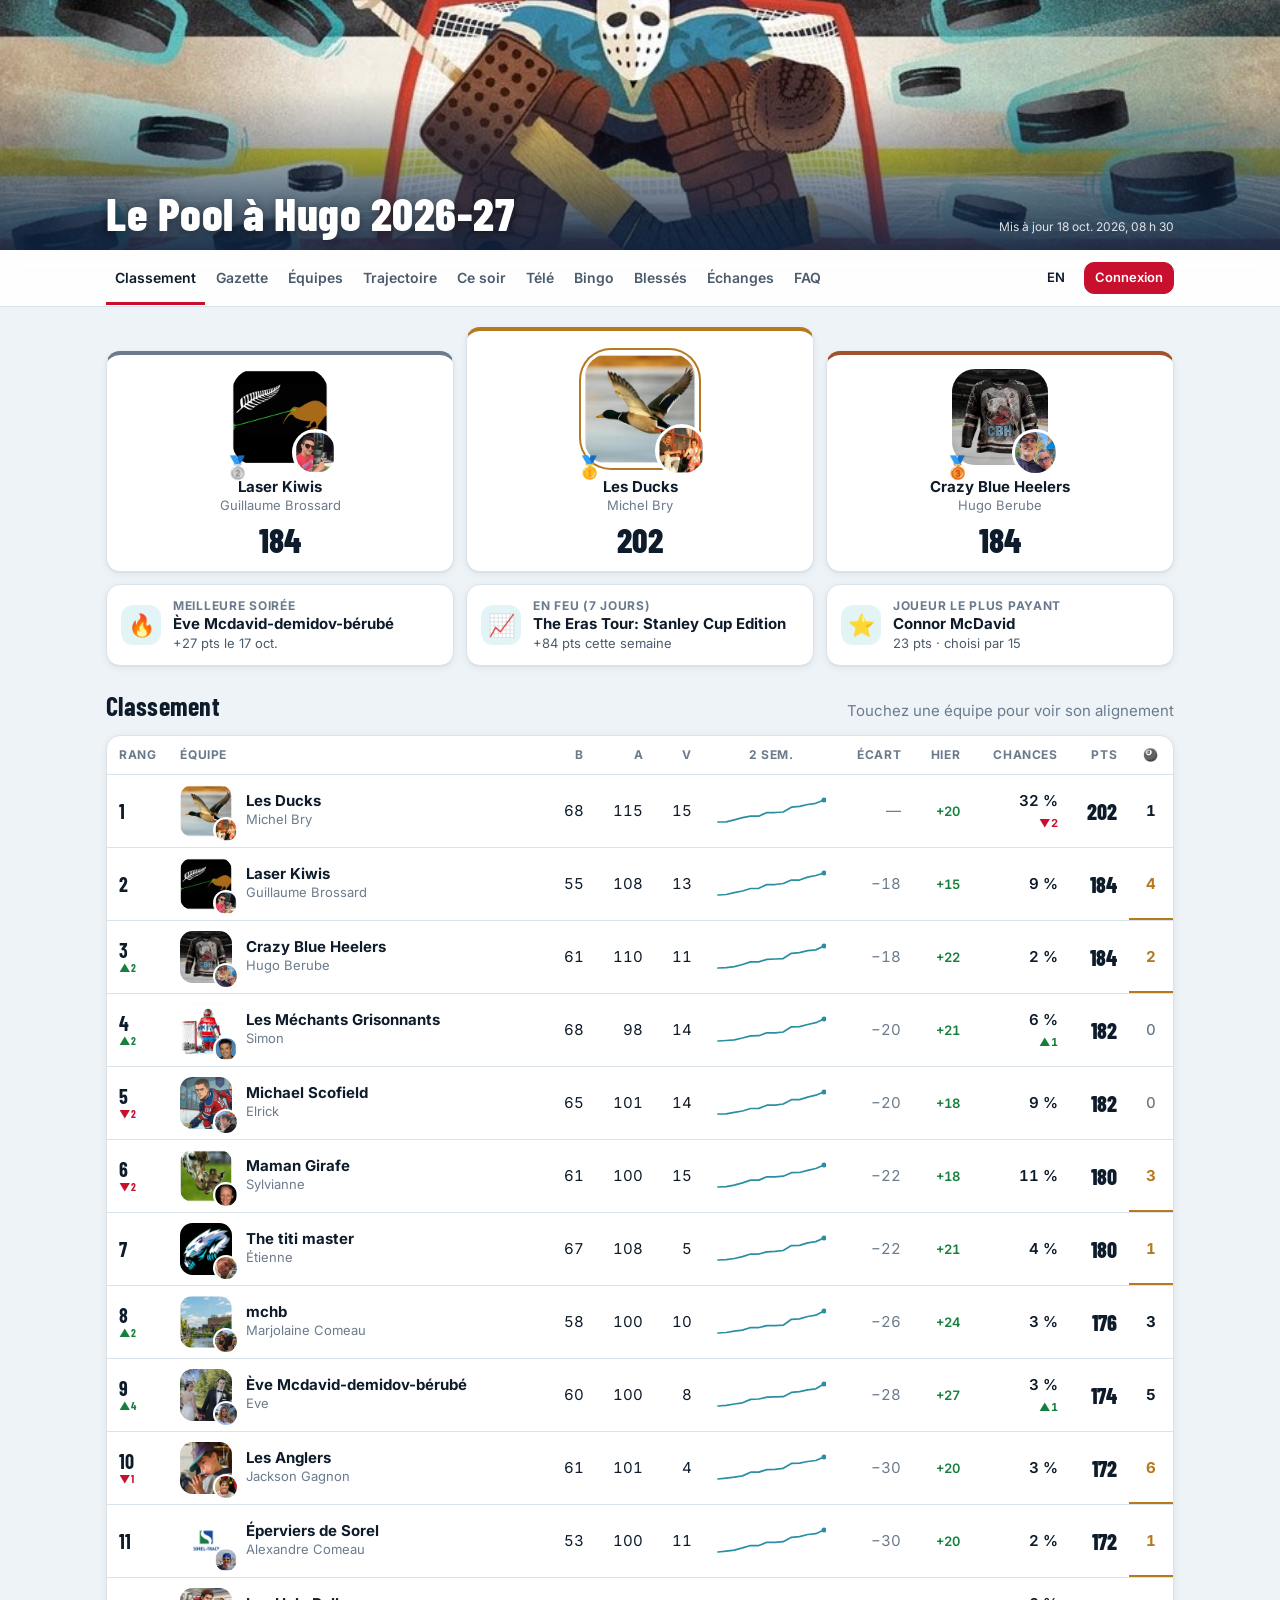
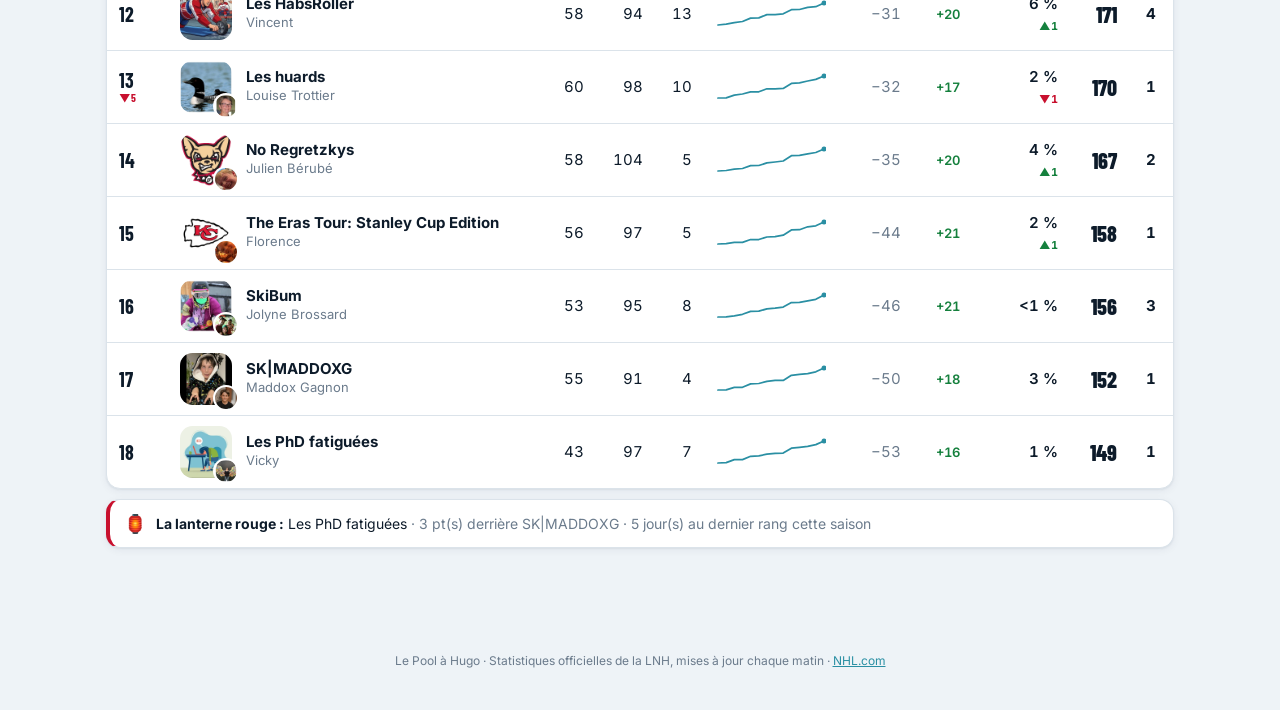
==== commit 422eaa1a: "La Gazette de la Patinoire: the Gazette as a newspaper front page One page instead of three sub-tabs" ====
--- a/index.html
+++ b/index.html
@@ -8,7 +8,7 @@
   <link rel="icon" href="data:image/svg+xml,<svg xmlns='http://www.w3.org/2000/svg' viewBox='0 0 100 100'><text y='.9em' font-size='90'>🏒</text></svg>">
   <link rel="preconnect" href="https://fonts.googleapis.com">
   <link rel="preconnect" href="https://fonts.gstatic.com" crossorigin>
-  <link href="https://fonts.googleapis.com/css2?family=Barlow+Condensed:wght@600;700;800&family=Inter:wght@400;500;600;700&display=swap" rel="stylesheet">
+  <link href="https://fonts.googleapis.com/css2?family=Barlow+Condensed:wght@600;700;800&family=Inter:wght@400;500;600;700&family=Playfair+Display:ital,wght@0,700;0,900;1,700&family=Source+Serif+4:ital,opsz,wght@0,8..60,400;0,8..60,600;1,8..60,400&display=swap" rel="stylesheet">
   <link rel="stylesheet" href="css/style.css">
 </head>
 <body>
@@ -54,34 +54,46 @@
     </section>
 
     <section class="panel" id="panel-gazette">
-      <div class="subtabs" role="tablist">
-        <button class="chip" role="tab" data-sub="hier" data-i18n="subHier"></button>
-        <button class="chip" role="tab" data-sub="courses" data-i18n="subCourses"></button>
-        <button class="chip" role="tab" data-sub="palmares" data-i18n="subPalmares"></button>
-      </div>
-      <div class="subpanel" data-sub="hier">
-        <div class="section-head"><h2 data-i18n="poolGoals"></h2><span class="muted" id="hl-day"></span></div>
-        <div id="highlights" class="hl-strip"></div>
-        <div class="section-head"><h2 data-i18n="bustsSteals"></h2></div>
-        <div id="badges" class="awards"></div>
-        <div class="section-head"><h2 data-i18n="milestones"></h2></div>
-        <div id="milestones" class="card card-pad"></div>
-      </div>
-      <div class="subpanel" data-sub="courses">
-        <div class="section-head"><h2 data-i18n="duels"></h2><span class="muted" id="duel-week"></span></div>
-        <div id="duels" class="grid duels"></div>
-        <div id="newyear-cup"></div>
-      </div>
-      <div class="subpanel" data-sub="palmares">
-        <div class="section-head"><h2 data-i18n="trophyCase"></h2></div>
-        <div id="trophies"></div>
-        <div class="section-head"><h2 data-i18n="records"></h2></div>
-        <div id="records" class="card card-pad"></div>
-        <div id="palmares"></div>
+      <div class="paper">
+        <header class="np-mast" id="np-mast"></header>
+        <article class="np-lead" id="np-lead"></article>
+        <div class="np-cols">
+          <section class="np-sec">
+            <div class="np-kicker" data-i18n="npBriefs"></div>
+            <h2 class="np-h" data-i18n="poolGoals"></h2><div class="np-sub" id="hl-day"></div>
+            <div id="highlights"></div>
+          </section>
+          <section class="np-sec">
+            <div class="np-kicker" data-i18n="npSports"></div>
+            <h2 class="np-h" data-i18n="duels"></h2><div class="np-sub" id="duel-week"></div>
+            <div id="duels"></div>
+          </section>
+          <aside class="np-box" id="infirmary-box"></aside>
+          <section class="np-sec">
+            <div class="np-kicker" data-i18n="npChron"></div>
+            <h2 class="np-h" data-i18n="bustsSteals"></h2>
+            <div id="badges"></div>
+          </section>
+          <section class="np-sec">
+            <div class="np-kicker" data-i18n="npAds"></div>
+            <h2 class="np-h" data-i18n="milestones"></h2>
+            <div id="milestones"></div>
+          </section>
+          <section class="np-sec">
+            <div class="np-kicker" data-i18n="npCarnet"></div>
+            <h2 class="np-h" data-i18n="trophyCase"></h2>
+            <div id="trophies"></div>
+            <h2 class="np-h np-h2" data-i18n="records"></h2>
+            <div id="records"></div>
+          </section>
+          <aside id="newyear-cup"></aside>
+          <aside id="palmares"></aside>
+        </div>
       </div>
     </section>
 
     <section class="panel" id="panel-teams">
+      <div id="cards-root"></div>
       <div id="my-team"></div>
       <div class="section-head"><h2 data-i18n="teams"></h2></div>
       <div id="teams-grid" class="grid teams"></div>
--- a/css/style.css
+++ b/css/style.css
@@ -658,12 +658,6 @@
 .rp-name { fill: var(--text); font: 600 11px var(--ff); text-anchor: middle; paint-order: stroke; stroke: var(--surface-2); stroke-width: 3px; }
 .rink-legend { font-size: 12px; margin: 8px 0 0; }
 
-/* Gazette sub-tabs */
-.subtabs { display: flex; gap: 8px; flex-wrap: wrap; margin-bottom: 4px; }
-.subtabs .chip[aria-selected="true"] { border-color: var(--red); color: var(--red); background: var(--red-soft); }
-.subpanel { display: none; }
-.subpanel.active { display: block; }
-.subpanel > .section-head:first-child { margin-top: 18px; }
 .hl-more { display: grid; place-items: center; font-weight: 700; cursor: pointer; color: var(--text-2); border: 1px dashed var(--border); }
 .see-all { margin-top: 10px; }
 .teaser { display: flex; gap: 10px; align-items: center; padding: 12px 14px; margin-top: 18px; font-size: 14px; }
@@ -672,17 +666,22 @@
 .lt-icon { font-size: 18px; }
 
 /* === feature: radio (js/radio.js) === */
-.radio { padding: 12px 16px; margin-bottom: 16px; border-left: 4px solid var(--ice); }
-.radio-head { display: flex; gap: 14px; align-items: center; }
-.radio-head .grow { flex: 1; min-width: 0; display: grid; gap: 6px; }
-.radio-play { width: 48px; height: 48px; border-radius: 50%; border: 0; cursor: pointer; flex-shrink: 0;
-  background: var(--red); color: #fff; font-size: 18px; display: grid; place-items: center; box-shadow: var(--shadow); }
-.radio-kicker { font-size: 12px; font-weight: 700; letter-spacing: .06em; text-transform: uppercase; color: var(--text-3); }
-.radio-bar { height: 6px; border-radius: 999px; background: var(--surface-2); overflow: hidden; cursor: pointer; }
-.radio-bar span { display: block; height: 100%; width: 0; background: var(--red); transition: width .25s linear; }
-.radio-time { font-size: 12px; }
-.radio-text summary { cursor: pointer; font-size: 13px; color: var(--text-3); margin-top: 8px; }
-.radio-text p { margin: 6px 0; font-size: 14px; line-height: 1.45; }
+.radio-inline { padding: 8px 12px; margin-bottom: 16px; border-left: 4px solid var(--ice); }
+.rd-row, .radio-float { display: flex; align-items: center; gap: 10px; min-width: 0; }
+.rd-play { width: 36px; height: 36px; border-radius: 50%; border: 0; cursor: pointer; flex-shrink: 0;
+  background: var(--red); color: #fff; font-size: 13px; display: grid; place-items: center; }
+.rd-label { font-size: 13px; white-space: nowrap; overflow: hidden; text-overflow: ellipsis; min-width: 0; flex: 0 1 auto; }
+.rd-seek { flex: 1 1 120px; min-width: 80px; accent-color: var(--red); cursor: pointer; }
+.rd-time { font-size: 12px; white-space: nowrap; font-variant-numeric: tabular-nums; }
+.rd-text summary { cursor: pointer; font-size: 12px; color: var(--text-3); margin: 4px 0 0 46px; }
+.rd-text p { margin: 6px 0; font-size: 14px; line-height: 1.45; }
+.radio-float { position: fixed; left: 50%; bottom: 14px; transform: translate(-50%, 150%); z-index: 60;
+  width: min(560px, calc(100vw - 24px)); padding: 8px 10px 8px 8px; border-radius: 999px;
+  background: var(--surface); border: 1px solid var(--border); box-shadow: var(--shadow-lg);
+  transition: transform .35s cubic-bezier(.2,1,.4,1); }
+.radio-float.show { transform: translate(-50%, 0); }
+.radio-float .rd-close { border: 0; background: none; color: var(--text-3); font-size: 16px; cursor: pointer; padding: 4px 6px; }
+@media (max-width: 560px) { .rd-label b { display: none; } .rd-label .muted { display: none; } }
 /* === end feature: radio === */
 
 /* === feature: arena (js/arena.js) — a TV jumbotron, always dark === */
@@ -762,3 +761,138 @@
 .tv-go { font-size: 17px; padding: 12px 22px; }
 .tv-tips { text-align: left; font-size: 13px; color: var(--text-2); margin: 8px 0 0; padding-left: 18px; display: grid; gap: 6px; }
 .tv-tips code { word-break: break-all; }
+
+/* === feature: cards (js/cards.js) === */
+.hcard { --rx: 0deg; --ry: 0deg; --mx: 50%; --my: 50%; --c1: #e2e8f0; --c2: #64748b;
+  position: relative; width: 280px; aspect-ratio: 5 / 7; border-radius: 18px; padding: 8px; cursor: grab;
+  background: linear-gradient(145deg, var(--c1), var(--c2)); box-shadow: 0 10px 30px rgba(0,0,0,.35);
+  transform: perspective(900px) rotateX(var(--rx)) rotateY(var(--ry)); transition: transform .15s ease-out; touch-action: pan-y; }
+.hcard.small { width: 170px; padding: 5px; border-radius: 12px; }
+.hcard.r-legend { --c1: #fde68a; --c2: #b7791f; }
+.hcard.r-epic { --c1: #d8b4fe; --c2: #6d28d9; }
+.hcard.r-rare { --c1: #93c5fd; --c2: #1d4ed8; }
+.hc-inner { height: 100%; border-radius: 12px; background: #0d1b2a; color: #eef4fa; display: grid; justify-items: center;
+  align-content: start; gap: 4px; padding: 12px 10px; text-align: center; overflow: hidden; }
+.hcard.small .hc-inner { border-radius: 8px; padding: 7px 6px; gap: 2px; }
+.hc-top { width: 100%; display: flex; justify-content: space-between; font: 800 13px/1 var(--ff-display); letter-spacing: .04em; color: var(--c1); text-transform: uppercase; }
+.hcard.small .hc-top { font-size: 9px; }
+.hc-img { margin: 8px 0 4px; }
+.hc-av { width: 120px; height: 120px; box-shadow: 0 0 0 4px var(--c1); border-radius: 50%; }
+.hcard.small .hc-av { width: 64px; height: 64px; box-shadow: 0 0 0 3px var(--c1); }
+.hcard.small .hc-img { margin: 3px 0 1px; }
+.hc-name { font: 800 22px/1.05 var(--ff-display); }
+.hcard.small .hc-name { font-size: 14px; }
+.hc-who { font-size: 12px; opacity: .7; }
+.hcard.small .hc-who { font-size: 9px; }
+.hc-stats { width: 100%; display: grid; grid-template-columns: repeat(3, 1fr); margin-top: 8px; padding-top: 8px; border-top: 1px solid rgba(255,255,255,.12); }
+.hcard.small .hc-stats { margin-top: 3px; padding-top: 3px; }
+.hc-stats b { display: block; font: 800 24px/1 var(--ff-display); color: var(--c1); }
+.hcard.small .hc-stats b { font-size: 15px; }
+.hc-stats small { font-size: 10px; opacity: .7; }
+.hcard.small .hc-stats small { font-size: 7px; }
+.hc-star { font-size: 12px; margin-top: 6px; opacity: .9; white-space: nowrap; overflow: hidden; text-overflow: ellipsis; max-width: 100%; }
+.hcard.small .hc-star { font-size: 8px; margin-top: 2px; }
+.hc-foot { margin-top: auto; font-size: 10px; opacity: .5; }
+.hcard.small .hc-foot { font-size: 7px; }
+.hc-shine { position: absolute; inset: 0; border-radius: inherit; pointer-events: none; mix-blend-mode: color-dodge; opacity: .35;
+  background: radial-gradient(circle at var(--mx) var(--my), rgba(255,255,255,.75), transparent 45%); }
+.hcard.r-legend .hc-shine, .hcard.r-epic .hc-shine { opacity: .6;
+  background: radial-gradient(circle at var(--mx) var(--my), rgba(255,255,255,.8), transparent 40%),
+    linear-gradient(115deg, transparent 20%, rgba(255,0,150,.35) 35%, rgba(0,220,255,.35) 50%, rgba(255,230,0,.35) 65%, transparent 80%) var(--mx) var(--my) / 250% 250%; }
+.hcard.locked { background: var(--surface-2); box-shadow: none; cursor: default; }
+.hcard.locked .hc-inner { background: transparent; color: var(--text-3); place-content: center; font-size: 26px; border: 2px dashed var(--border); }
+.hcard.locked small { font-size: 12px; }
+.cards-hero { display: flex; gap: 22px; align-items: center; flex-wrap: wrap; margin-bottom: 8px; }
+.cards-side { display: grid; gap: 10px; max-width: 340px; font-size: 14px; }
+.album { padding: 18px; }
+.album-head { display: flex; justify-content: space-between; align-items: center; gap: 10px; flex-wrap: wrap; margin-bottom: 14px; }
+.album-head h2 { margin: 0; }
+.album-counts { display: flex; gap: 6px; flex-wrap: wrap; }
+.album-grid { display: grid; grid-template-columns: repeat(auto-fill, minmax(170px, 1fr)); gap: 16px; justify-items: center; }
+.album-slot { display: grid; gap: 8px; justify-items: center; }
+.tag.r-legend { background: #fde68a; color: #6b4410; } .tag.r-epic { background: #e9d5ff; color: #4c1d95; }
+.tag.r-rare { background: #dbeafe; color: #1e3a8a; } .tag.r-common { background: var(--surface-2); }
+#cards-modal { max-width: min(900px, calc(100vw - 24px)); }
+@media (prefers-reduced-motion: reduce) { .hcard { transform: none !important; } }
+/* === end feature: cards === */
+/* Classement: the team logo leads, the participant's face is a smaller bubble on it */
+.podium .avs .badge, #standings-table .avs .badge { width: 42%; height: 42%; right: -8%; bottom: -8%; }
+#standings-table .team-flex { gap: 14px; }
+/* 🎱 season bingo lines, right after PTS (they break ties on points) */
+.bingo-col { text-align: center; font-weight: 700; white-space: nowrap; }
+td.bingo-col.zero { color: var(--text-3); font-weight: 500; }
+td.bingo-col.breaks { color: var(--gold); box-shadow: inset 0 -2px 0 var(--gold); }
+@media (max-width: 640px) { th.bingo-col, td.bingo-col { display: none; } }
+
+/* ---------- La Gazette: a newspaper front page ---------- */
+:root { --np-paper: #f5efe1; --np-ink: #1d1b17; --np-soft: #5b5548; --np-rule: #2b2924; --np-faint: #cfc6b0; --np-accent: #9b1c1c; }
+@media (prefers-color-scheme: dark) {
+  :root:not([data-theme="light"]) { --np-paper: #1f1d18; --np-ink: #ece5d3; --np-soft: #b3aa94; --np-rule: #cfc6b0; --np-faint: #4a4538; --np-accent: #f08a8a; }
+}
+:root[data-theme="dark"] { --np-paper: #1f1d18; --np-ink: #ece5d3; --np-soft: #b3aa94; --np-rule: #cfc6b0; --np-faint: #4a4538; --np-accent: #f08a8a; }
+.paper { background: var(--np-paper); color: var(--np-ink); font-family: "Source Serif 4", Georgia, serif; padding: 18px 26px 26px;
+  border-radius: 6px; box-shadow: var(--shadow); }
+.paper a { color: inherit; }
+.np-mast { text-align: center; border-bottom: 3px double var(--np-rule); padding-bottom: 8px; margin-bottom: 14px; }
+.np-ears { display: flex; justify-content: space-between; gap: 12px; font-size: 11px; font-style: italic; color: var(--np-soft); }
+.np-title { font: 900 clamp(30px, 6.5vw, 64px)/1.02 "Playfair Display", Georgia, serif; margin: 6px 0 8px; letter-spacing: -.01em; }
+.np-dateline { display: flex; justify-content: space-between; gap: 10px; flex-wrap: wrap; font-size: 12px; text-transform: uppercase; letter-spacing: .08em;
+  border-top: 1px solid var(--np-rule); border-bottom: 1px solid var(--np-rule); padding: 5px 2px; }
+.np-weather { font-size: 13px; font-style: italic; color: var(--np-soft); margin-top: 6px; }
+.np-kicker { font: 700 11px/1 Inter, sans-serif; text-transform: uppercase; letter-spacing: .14em; color: var(--np-accent); margin-bottom: 6px; }
+.np-headline { font: 900 clamp(26px, 4.6vw, 46px)/1.05 "Playfair Display", Georgia, serif; margin: 0 0 12px; }
+.np-lead { border-bottom: 1px solid var(--np-rule); padding-bottom: 16px; margin-bottom: 16px; }
+.np-lead-body { display: grid; grid-template-columns: minmax(0, 260px) minmax(0, 1fr); gap: 20px; align-items: start; }
+.np-photo { margin: 0; border: 1px solid var(--np-rule); padding: 6px; background: var(--np-paper); }
+.np-photo img, .np-portrait { filter: grayscale(1) contrast(1.08); transition: filter .4s; }
+.np-photo:hover img, .np-chron:hover .np-portrait { filter: none; }
+.np-photo img { width: 100%; aspect-ratio: 1; object-fit: cover; display: block; background: var(--np-faint); }
+.np-photo figcaption { font-size: 11px; font-style: italic; color: var(--np-soft); margin-top: 5px; }
+.np-dropcap { font-size: 17px; line-height: 1.55; margin: 0 0 12px; text-align: justify; hyphens: auto; }
+.np-dropcap::first-letter { float: left; font: 900 3.4em/.82 "Playfair Display", Georgia, serif; margin: 4px 8px 0 0; color: var(--np-accent); }
+.np-owners { margin-bottom: 10px; }
+.np-link { font: 700 13px Inter, sans-serif; color: var(--np-accent) !important; text-decoration: none; border-bottom: 1px solid currentColor; }
+.np-quiet { font-style: italic; color: var(--np-soft); margin: 0; }
+.np-cols { column-count: 3; column-gap: 30px; column-rule: 1px solid var(--np-faint); }
+.np-sec, .np-box, #newyear-cup, #palmares { break-inside: avoid; margin: 0 0 22px; display: block; }
+.np-h { font: 700 22px/1.15 "Playfair Display", Georgia, serif; margin: 0 0 4px; }
+.np-h2 { margin-top: 16px; }
+.np-sub { font-size: 12px; font-style: italic; color: var(--np-soft); margin-bottom: 8px; }
+.np-briefs { list-style: none; padding: 0; margin: 6px 0 0; display: grid; gap: 8px; font-size: 14px; line-height: 1.4; }
+.np-briefs li { padding-bottom: 8px; border-bottom: 1px dotted var(--np-faint); }
+.np-more { all: unset; cursor: pointer; font: 700 13px Inter, sans-serif; color: var(--np-accent); margin-top: 8px; display: inline-block; }
+.np-box-score { width: 100%; border-collapse: collapse; font-size: 14px; margin-top: 6px; }
+.np-box-score tbody { border-bottom: 1px solid var(--np-faint); }
+.np-box-score td { padding: 3px 0; text-align: left; white-space: normal; }
+.np-box-score td.num { text-align: right; font-weight: 600; width: 3em; }
+.np-box-score tr.lead td { font-weight: 700; }
+.np-box-score small { color: var(--np-soft); font-weight: 400; }
+.np-box-score tbody.mine { background: color-mix(in srgb, var(--np-accent) 10%, transparent); }
+.np-chron { display: flex; gap: 10px; align-items: flex-start; margin: 8px 0 12px; font-size: 14px; line-height: 1.45; }
+.np-chron p { margin: 0; }
+.np-portrait { width: 52px; height: 52px; border-radius: 50%; object-fit: cover; flex-shrink: 0; background: var(--np-faint); border: 1px solid var(--np-rule); }
+.np-chron-title { font-family: "Playfair Display", Georgia, serif; font-style: italic; }
+.np-ad { border: 1px solid var(--np-rule); padding: 7px 9px; margin: 8px 0; font-size: 13.5px; line-height: 1.4; }
+.np-ad b { font-family: Inter, sans-serif; letter-spacing: .06em; font-size: 12px; }
+.np-carnet { list-style: none; padding: 0; margin: 6px 0 0; display: grid; gap: 6px; font-size: 14px; }
+.np-carnet li { display: flex; align-items: baseline; gap: 6px; cursor: pointer; min-width: 0; }
+.np-carnet li.mine .np-carnet-team { color: var(--np-accent); font-weight: 700; }
+.np-carnet-team { white-space: nowrap; overflow: hidden; text-overflow: ellipsis; min-width: 0; }
+.np-leader { flex: 1; border-bottom: 1px dotted var(--np-soft); transform: translateY(-4px); min-width: 12px; }
+.np-carnet .trophy { background: none; padding: 0; font-size: 13px; }
+.np-legend { font-size: 11px; font-style: italic; color: var(--np-soft); margin: 8px 0 0; }
+.paper #records .ms-list { font-size: 14px; gap: 6px; }
+.np-box, .paper #newyear-cup .teaser, .paper #palmares .card { border: 2px solid var(--np-rule); padding: 10px 12px; background: none; box-shadow: none; color: inherit; border-radius: 0; }
+.np-box-title { font: 900 18px "Playfair Display", Georgia, serif; margin-bottom: 6px; }
+.np-box ul { margin: 0 0 8px; padding-left: 18px; font-size: 13.5px; line-height: 1.4; display: grid; gap: 4px; }
+.paper #newyear-cup .teaser { margin-top: 0; }
+.paper .section-head h2 { font-family: "Playfair Display", Georgia, serif; }
+.tab .np-new { font: 800 9px Inter, sans-serif; background: var(--red); color: #fff; border-radius: 999px; padding: 2px 5px; margin-left: 4px; vertical-align: 2px; }
+@media (max-width: 900px) { .np-cols { column-count: 2; } }
+@media (max-width: 600px) {
+  .paper { padding: 14px 14px 18px; }
+  .np-cols { column-count: 1; }
+  .np-lead-body { grid-template-columns: 1fr; }
+  .np-photo { max-width: 260px; }
+  .np-ears { display: none; }
+}
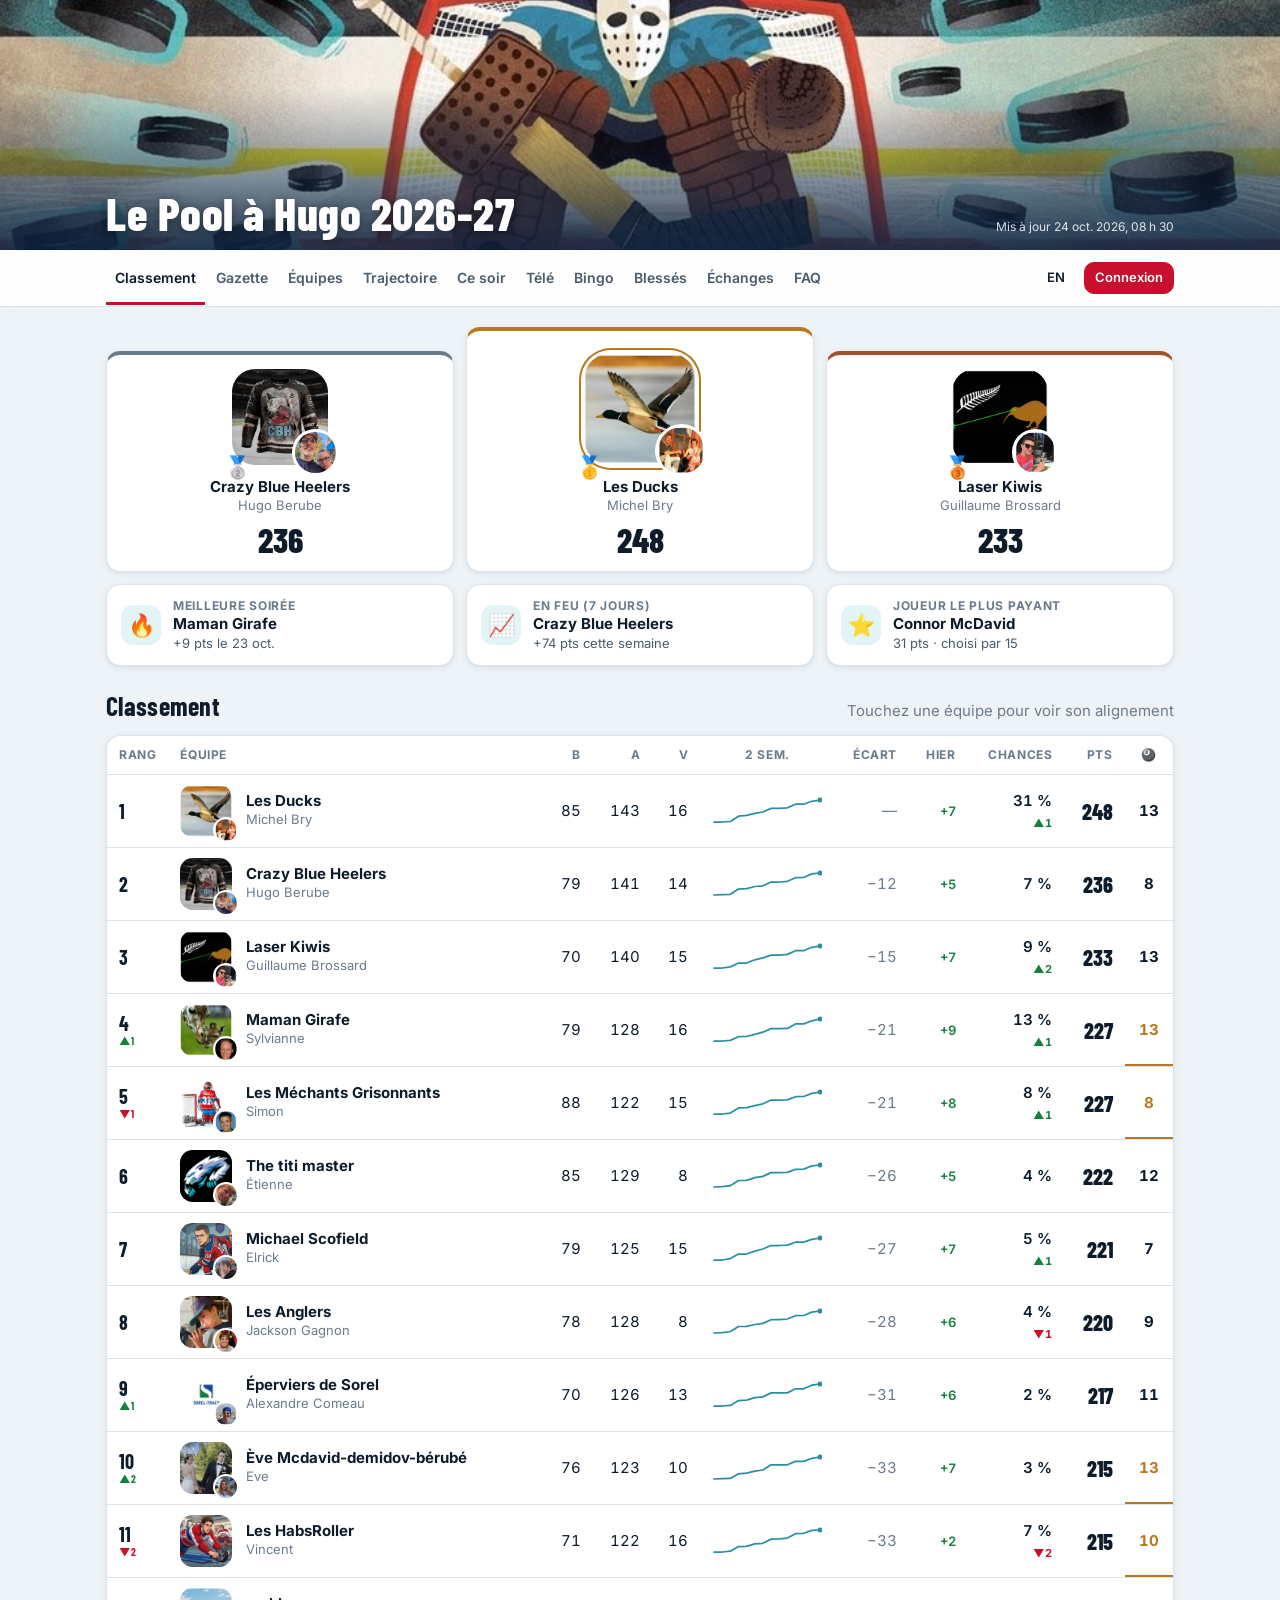
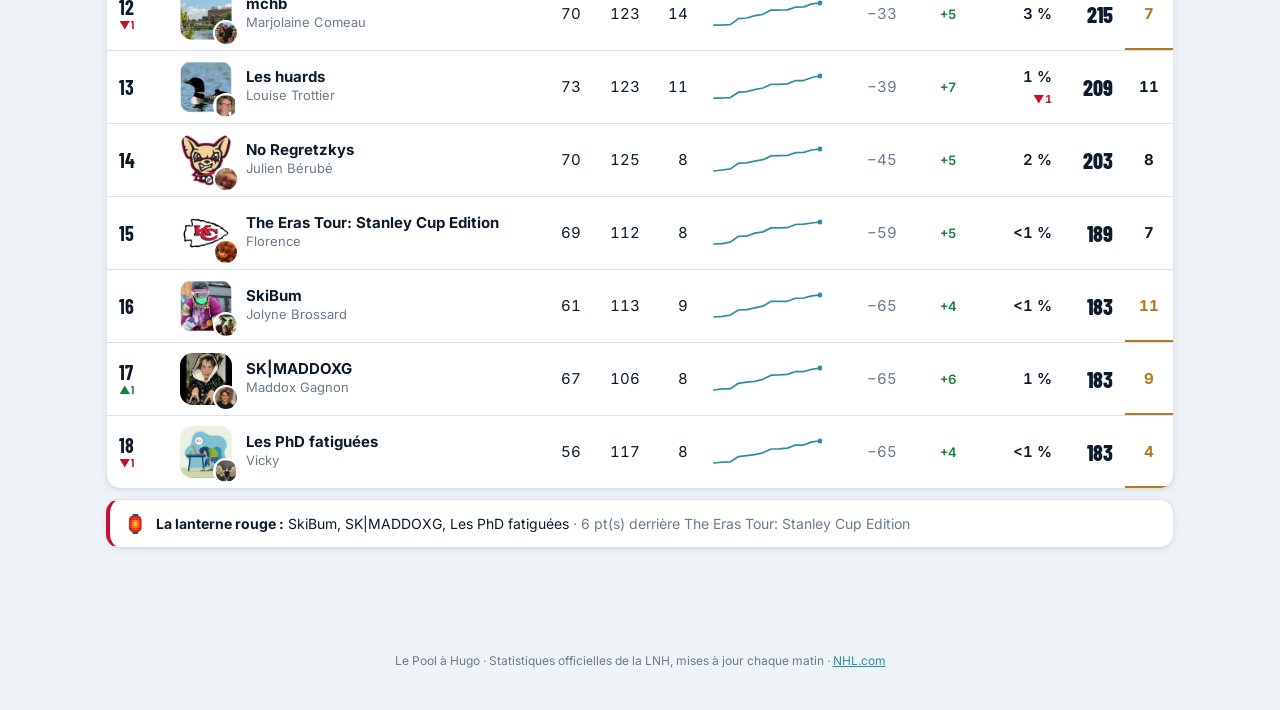
==== commit b716b694: "Signed-in features, phase 1: Pour toi, my players tonight, rival, regrets, personal look Only shown " ====
--- a/index.html
+++ b/index.html
@@ -44,6 +44,7 @@
 
   <main>
     <section class="panel" id="panel-standings">
+      <div id="pour-toi"></div>
       <div id="recap"></div>
       <div id="radio"></div>
       <div id="podium" class="podium"></div>
@@ -108,6 +109,7 @@
     <section class="panel" id="panel-tonight">
       <div class="section-head"><h2 id="tonight-title" data-i18n="tonight"></h2>
         <span class="head-right"><span class="muted" id="tonight-updated"></span><button class="btn btn-sm" id="horn-toggle" hidden></button></span></div>
+      <div id="my-games"></div>
       <div id="tonight-rank"></div>
       <div id="games" class="grid games"></div>
     </section>
--- a/css/style.css
+++ b/css/style.css
@@ -387,7 +387,7 @@
 .team-card .edge-label { margin-top: 12px; margin-bottom: 6px; font-size: 11px; font-weight: 700; text-transform: uppercase; letter-spacing: .05em; color: var(--text-3); }
 .team-card .stars { margin-top: 0; }
 .team-card .star .own { font-size: 11px; color: var(--text-3); }
-.pp-chip.mine { box-shadow: inset 0 0 0 1.5px var(--red); }
+.pp-chip.mine { box-shadow: inset 0 0 0 1.5px var(--me-acc, var(--red)); }
 
 /* ---------- Phone layout ---------- */
 @media (max-width: 720px) {
@@ -450,7 +450,7 @@
 .duels { grid-template-columns: repeat(auto-fill, minmax(320px, 1fr)); }
 .duel { padding: 12px 14px; display: grid; grid-template-columns: minmax(0, 1fr); gap: 8px; min-width: 0; }
 .duel > * { min-width: 0; }
-.duel.mine { box-shadow: 0 0 0 2px var(--red); }
+.duel.mine { box-shadow: 0 0 0 2px var(--me-acc, var(--red)); }
 .duel-side { display: flex; align-items: center; gap: 10px; }
 .duel-side > div:nth-child(2) { flex: 1; min-width: 0; }
 .duel-name { font-weight: 700; overflow: hidden; text-overflow: ellipsis; white-space: nowrap; }
@@ -465,7 +465,7 @@
 .ms-icon { width: 22px; text-align: center; flex-shrink: 0; }
 .stakes { display: flex; flex-wrap: wrap; align-items: center; gap: 6px; margin-top: 10px; font-size: 12px; }
 .stake { display: inline-flex; align-items: center; gap: 3px; background: var(--surface-2); border-radius: 999px; padding: 2px 8px 2px 2px; }
-.stake.mine { box-shadow: inset 0 0 0 1.5px var(--red); }
+.stake.mine { box-shadow: inset 0 0 0 1.5px var(--me-acc, var(--red)); }
 .form { font-size: 13px; }
 
 /* Avatar with images: .main fills the box, .face is the owner's bubble */
@@ -546,7 +546,7 @@
   box-shadow: var(--shadow-lg); animation: goal-in .35s cubic-bezier(.2, 1.4, .4, 1); }
 .gt-row { display: flex; gap: 10px; align-items: center; min-width: 0; }
 .gt-row .grow { display: grid; min-width: 0; }
-.gt-row.mine b:first-child { color: var(--red); }
+.gt-row.mine b:first-child { color: var(--me-acc, var(--red)); }
 .gt-sub { font-size: 13px; color: var(--text-2); overflow: hidden; text-overflow: ellipsis; white-space: nowrap; }
 @keyframes goal-in { from { opacity: 0; transform: translateY(-16px) scale(.96); } }
 @media (prefers-reduced-motion: reduce) { .goal-toast { animation: none; } }
@@ -558,7 +558,7 @@
 .trophy-card { all: unset; box-sizing: border-box; display: flex; gap: 10px; align-items: center; padding: 10px 12px; cursor: pointer;
   background: var(--surface); border: 1px solid var(--border); border-radius: var(--radius); box-shadow: var(--shadow); min-width: 0; }
 .trophy-card:hover, .trophy-card:focus-visible { border-color: var(--ice); }
-.trophy-card.mine { box-shadow: 0 0 0 2px var(--red); }
+.trophy-card.mine { box-shadow: 0 0 0 2px var(--me-acc, var(--red)); }
 .trophy-card .grow { display: grid; gap: 4px; min-width: 0; flex: 1; }
 .trophies { display: flex; gap: 6px; flex-wrap: wrap; }
 .trophy { display: inline-flex; gap: 3px; align-items: center; font-size: 14px; padding: 1px 8px; border-radius: 999px; background: var(--gold-soft); }
@@ -610,7 +610,7 @@
 /* ---------- Injuries ---------- */
 .inj-grid { grid-template-columns: repeat(auto-fill, minmax(min(100%, 300px), 1fr)); }
 .inj { padding: 12px 14px; display: grid; gap: 10px; min-width: 0; }
-.inj.mine { box-shadow: 0 0 0 2px var(--red); }
+.inj.mine { box-shadow: 0 0 0 2px var(--me-acc, var(--red)); }
 .inj .pname .logo { display: inline-block; vertical-align: -4px; width: 20px; height: 20px; }
 .inj-status { font-size: 12px; font-weight: 700; padding: 3px 9px; border-radius: 999px; white-space: nowrap; align-self: flex-start;
   background: var(--red-soft); color: var(--red); }
@@ -896,3 +896,48 @@
   .np-photo { max-width: 260px; }
   .np-ears { display: none; }
 }
+/* Bingo: progress of counting squares, e.g. "(2/3)" */
+.bprog { display: block; margin-top: 3px; font: 600 11px/1 var(--ff); color: var(--text-3); text-decoration: none; }
+.bsq.dead .bprog { text-decoration: none; }
+
+/* ---------- Signed-in features (js/me/) ---------- */
+.me-card { padding: 14px 16px; margin-bottom: 16px; border-left: 4px solid var(--me-acc, var(--red)); display: grid; grid-template-columns: minmax(0, 1fr); gap: 10px; }
+.me-head { display: flex; gap: 12px; align-items: center; }
+.me-kicker { font: 700 11px/1 var(--ff); text-transform: uppercase; letter-spacing: .12em; color: var(--me-acc, var(--red)); }
+.me-team { font: 800 20px/1.15 var(--ff-display); }
+.me-rows { list-style: none; margin: 0; padding: 0; display: grid; gap: 6px; }
+.me-rows a { display: flex; gap: 10px; align-items: baseline; color: inherit; text-decoration: none; font-size: 14px; }
+.me-rows a:hover span:last-child { text-decoration: underline; }
+.me-sec { border-top: 1px solid var(--border); padding-top: 10px; display: grid; grid-template-columns: minmax(0, 1fr); gap: 6px; }
+.me-h { font-weight: 800; font-size: 14px; }
+.me-small { font-size: 13px; margin: 0; color: var(--text-2); }
+.me-rival-grid { display: grid; grid-template-columns: repeat(4, minmax(0, 1fr)); gap: 8px; text-align: center; }
+.me-rival-grid b { display: block; font: 800 20px/1 var(--ff-display); }
+.me-rival-grid small { font-size: 11px; color: var(--text-3); }
+.me-rival-chart { min-height: 0; }
+.me-rival-pick { width: 100%; max-width: 320px; font-size: 13px; padding: 6px 8px; }
+.me-games { margin-bottom: 12px; display: grid; gap: 8px; }
+.me-games-head { display: flex; justify-content: space-between; align-items: center; gap: 10px; }
+.me-games-head h3 { margin: 0; }
+#me-notify[aria-pressed="true"], .me-look [aria-pressed="true"] { border-color: var(--me-acc, var(--red)); color: var(--me-acc, var(--red)); }
+.me-players { list-style: none; margin: 0; padding: 0; display: grid; gap: 6px; }
+.me-players li { display: flex; gap: 10px; align-items: center; font-size: 14px; }
+.me-players li .grow { flex: 1; min-width: 0; }
+.me-players li.scored b.num { color: var(--up); }
+.me-regrets { list-style: none; margin: 6px 0 0; padding: 0; display: grid; gap: 6px; font-size: 14px; }
+.me-regrets li { display: flex; gap: 8px; align-items: center; }
+.me-regrets li .grow { flex: 1; min-width: 0; }
+@media (max-width: 560px) { .me-rival-grid { grid-template-columns: repeat(2, minmax(0, 1fr)); } }
+/* feature: look: --me-h/--me-s come from your logo (js/me/look.js), toned per theme */
+html.me-tinted { --me-acc: hsl(var(--me-h) var(--me-s) 40%); }
+@media (prefers-color-scheme: dark) { html.me-tinted:not([data-theme="light"]) { --me-acc: hsl(var(--me-h) var(--me-s) 66%); } }
+html.me-tinted[data-theme="dark"] { --me-acc: hsl(var(--me-h) var(--me-s) 66%); }
+.me-games { border-left: 4px solid var(--me-acc, var(--red)); }
+.me-look summary { cursor: pointer; list-style: none; }
+.me-look summary::-webkit-details-marker { display: none; }
+.me-look summary::after { content: " ▾"; color: var(--text-3); }
+.me-look[open] { gap: 8px; }
+.me-look-row { display: flex; flex-wrap: wrap; gap: 6px; align-items: center; }
+.me-confetti { position: fixed; inset: 0; width: 100vw; height: 100vh; pointer-events: none; z-index: 1000; }
+.me-more summary { cursor: pointer; color: var(--text-2); }
+.me-more[open] summary { margin-bottom: 6px; }
